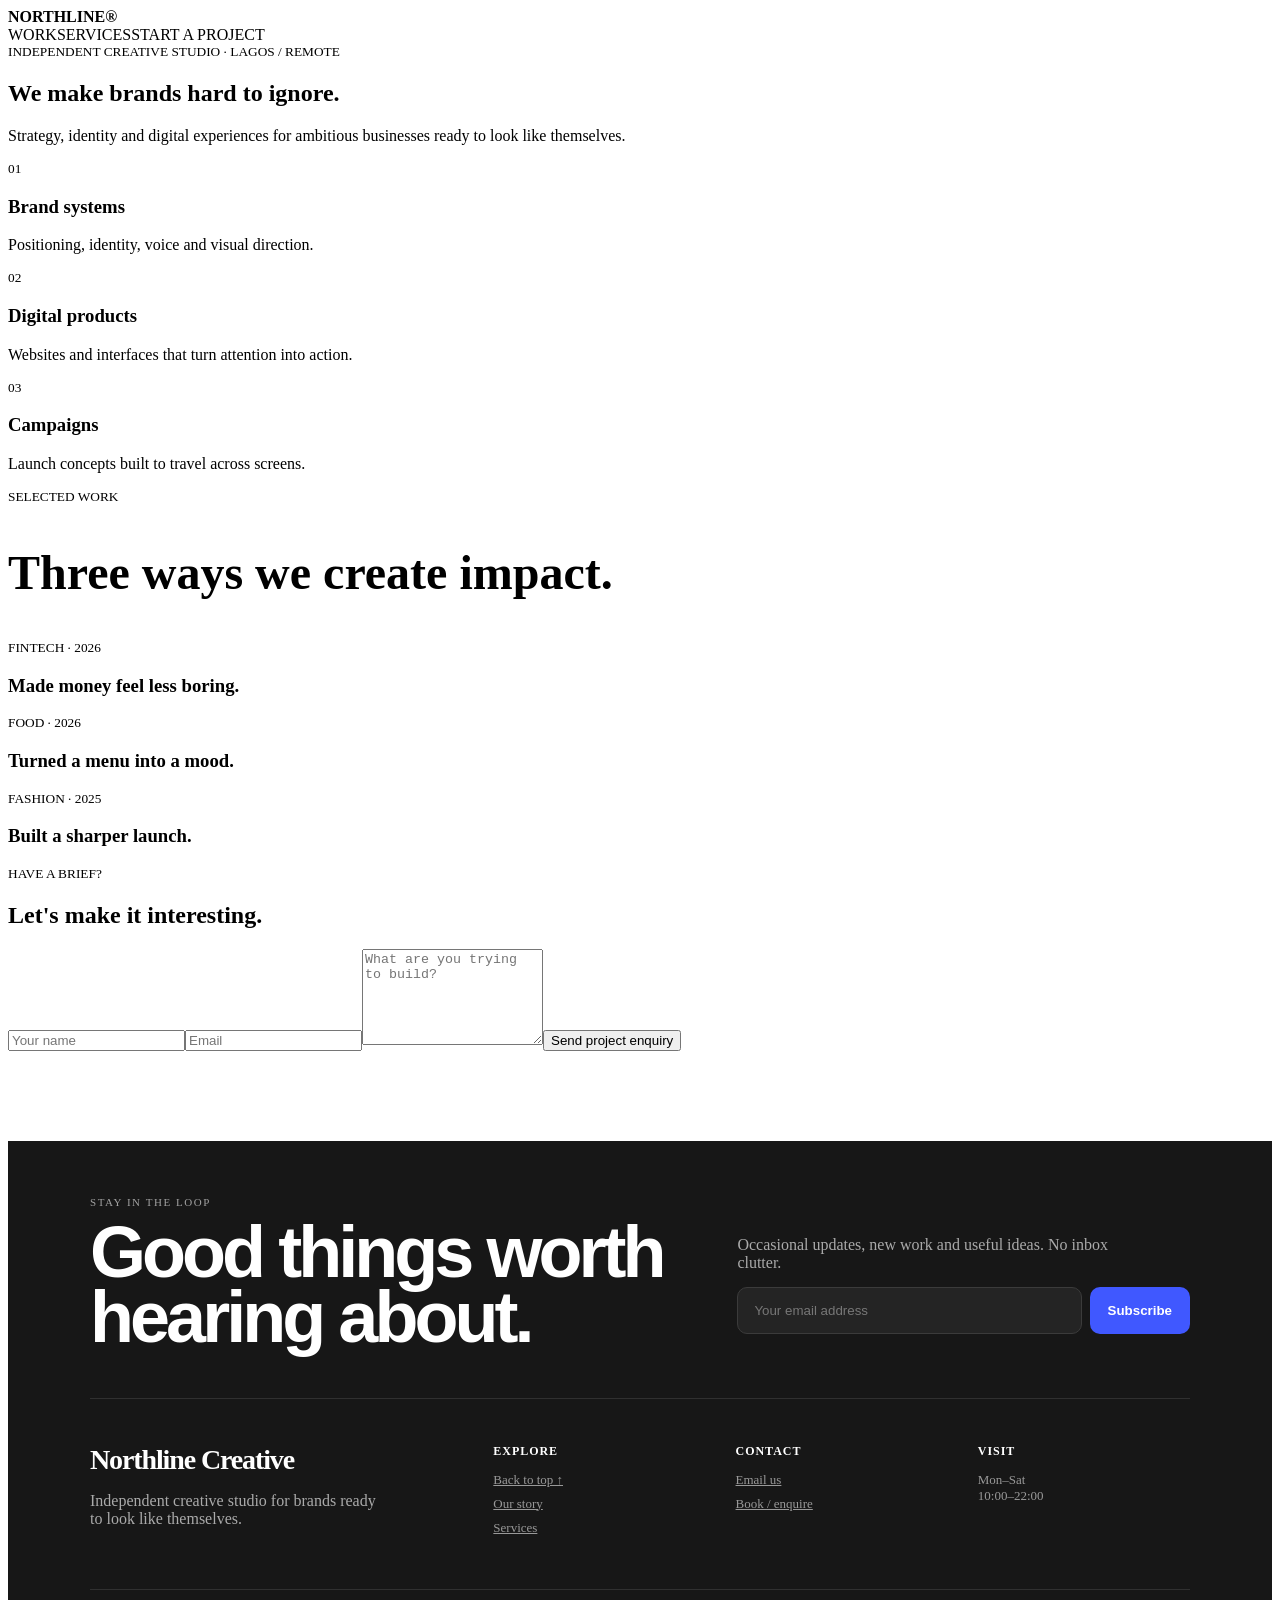
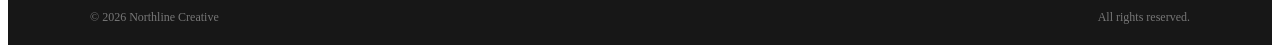
==== demo-agency.html @ 79ecf34d "Add files via upload" ====
<style>
.site-footer{
  margin-top:90px;background:#171717;color:#fff;padding:0;
  overflow:hidden;
}
.newsletter-band{
  width:min(1100px,92%);margin:auto;padding:55px 0 48px;
  display:grid;grid-template-columns:1.15fr .85fr;gap:35px;align-items:end;
}
.newsletter-band .kicker{font-size:11px;letter-spacing:.14em;text-transform:uppercase;opacity:.6}
.newsletter-band h2{font:600 clamp(38px,6vw,72px)/.9 "Space Grotesk",Arial,sans-serif;letter-spacing:-.055em;margin:12px 0 0;max-width:700px}
.newsletter-band p{color:#aaa;max-width:390px;margin:0 0 15px}
.newsletter-form{display:flex;gap:8px;align-items:stretch}
.newsletter-form input{
  flex:1;min-width:0;background:#242424;border:1px solid #3b3b3b;color:#fff;
  padding:15px 16px;border-radius:10px;outline:none;
}
.newsletter-form input::placeholder{color:#777}
.newsletter-form button{
  border:0;padding:15px 18px;border-radius:10px;background:var(--footer-accent,#d47755);
  color:#fff;font-weight:800;white-space:nowrap;cursor:pointer;
}
.footer-inner{
  width:min(1100px,92%);margin:auto;border-top:1px solid #303030;
  display:grid;grid-template-columns:1fr 2fr;gap:55px;padding:45px 0;
}
.footer-brand strong{font-size:28px;letter-spacing:-.04em}
.footer-brand p{color:#aaa;max-width:300px}
.footer-links{display:grid;grid-template-columns:repeat(3,1fr);gap:30px}
.footer-links b{display:block;margin-bottom:13px;font-size:12px;letter-spacing:.08em;text-transform:uppercase;color:#fff}
.footer-links a,.footer-links p{display:block;color:#999;font-size:13px;margin:8px 0}
.footer-links a:hover{color:#fff}
.footer-bottom{
  border-top:1px solid #303030;width:min(1100px,92%);margin:auto;
  padding:20px 0;display:flex;justify-content:space-between;color:#777;font-size:12px
}
@media(max-width:700px){
  .newsletter-band{grid-template-columns:1fr;gap:24px;padding:42px 0}
  .newsletter-band h2{font-size:48px}
  .newsletter-form{display:grid;grid-template-columns:1fr}
  .newsletter-form input,.newsletter-form button{width:100%;min-height:50px}
  .footer-inner{grid-template-columns:1fr;gap:30px}
  .footer-links{grid-template-columns:1fr 1fr}
  .footer-bottom{display:block}
  .footer-bottom span{display:block;margin:5px 0}
}
@media(max-width:430px){.footer-links{grid-template-columns:1fr}.newsletter-band h2{font-size:40px}}
</style><!doctype html><meta name="viewport" content="width=device-width,initial-scale=1"><div id="top"></div><title>Northline Creative</title><div class=wrap><header class=nav><b>NORTHLINE®</b><nav><a>WORK</a><a>SERVICES</a><a>START A PROJECT</a></nav></header><section class=hero><small>INDEPENDENT CREATIVE STUDIO · LAGOS / REMOTE</small><h1>We make brands <span>hard to ignore.</span></h1><p>Strategy, identity and digital experiences for ambitious businesses ready to look like themselves.</p></section><section class=services id=services><div class=service><small>01</small><h3>Brand systems</h3><p>Positioning, identity, voice and visual direction.</p></div><div class=service><small>02</small><h3>Digital products</h3><p>Websites and interfaces that turn attention into action.</p></div><div class=service><small>03</small><h3>Campaigns</h3><p>Launch concepts built to travel across screens.</p></div></section><section class=cases id=work><small>SELECTED WORK</small><h2 style="font-size:48px">Three ways we create impact.</h2><div class=casesgrid><div class=case><small>FINTECH · 2026</small><h3>Made money feel less boring.</h3></div><div class=case><small>FOOD · 2026</small><h3>Turned a menu into a mood.</h3></div><div class=case><small>FASHION · 2025</small><h3>Built a sharper launch.</h3></div></div></section><section class=contact id=contact><div><small>HAVE A BRIEF?</small><h2>Let's make it interesting.</h2></div><form onsubmit="event.preventDefault();alert('Project enquiry received!')"><input placeholder="Your name" required><input placeholder="Email" type=email required><textarea rows=6 placeholder="What are you trying to build?" required></textarea><button>Send project enquiry</button></form></section></div>


<footer class="site-footer" style="--footer-accent: #4058ff">
  <section class="newsletter-band">
    <div>
      <div class="kicker">Stay in the loop</div>
      <h2>Good things worth hearing about.</h2>
    </div>
    <div>
      <p>Occasional updates, new work and useful ideas. No inbox clutter.</p>
      <form class="newsletter-form" onsubmit="event.preventDefault();this.querySelector('button').textContent='You’re on the list ✓';">
        <input type="email" placeholder="Your email address" aria-label="Email address" required>
        <button type="submit">Subscribe</button>
      </form>
    </div>
  </section>
  <div class="footer-inner">
    <div class="footer-brand">
      <strong>Northline Creative</strong>
      <p>Independent creative studio for brands ready to look like themselves.</p>
    </div>
    <div class="footer-links">
      <div><b>Explore</b><a href="#top">Back to top ↑</a><a href="#top">Our story</a><a href="#top">Services</a></div>
      <div><b>Contact</b><a href="mailto:hello@example.com">Email us</a><a href="#top">Book / enquire</a></div>
      <div><b>Visit</b><p>Mon–Sat<br>10:00–22:00</p></div>
    </div>
  </div>
  <div class="footer-bottom">
    <span>&copy; <span class="year"></span> Northline Creative</span>
    <span>All rights reserved.</span>
  </div>
</footer>
<script>document.querySelectorAll('.year').forEach(e=>e.textContent=new Date().getFullYear())</script>
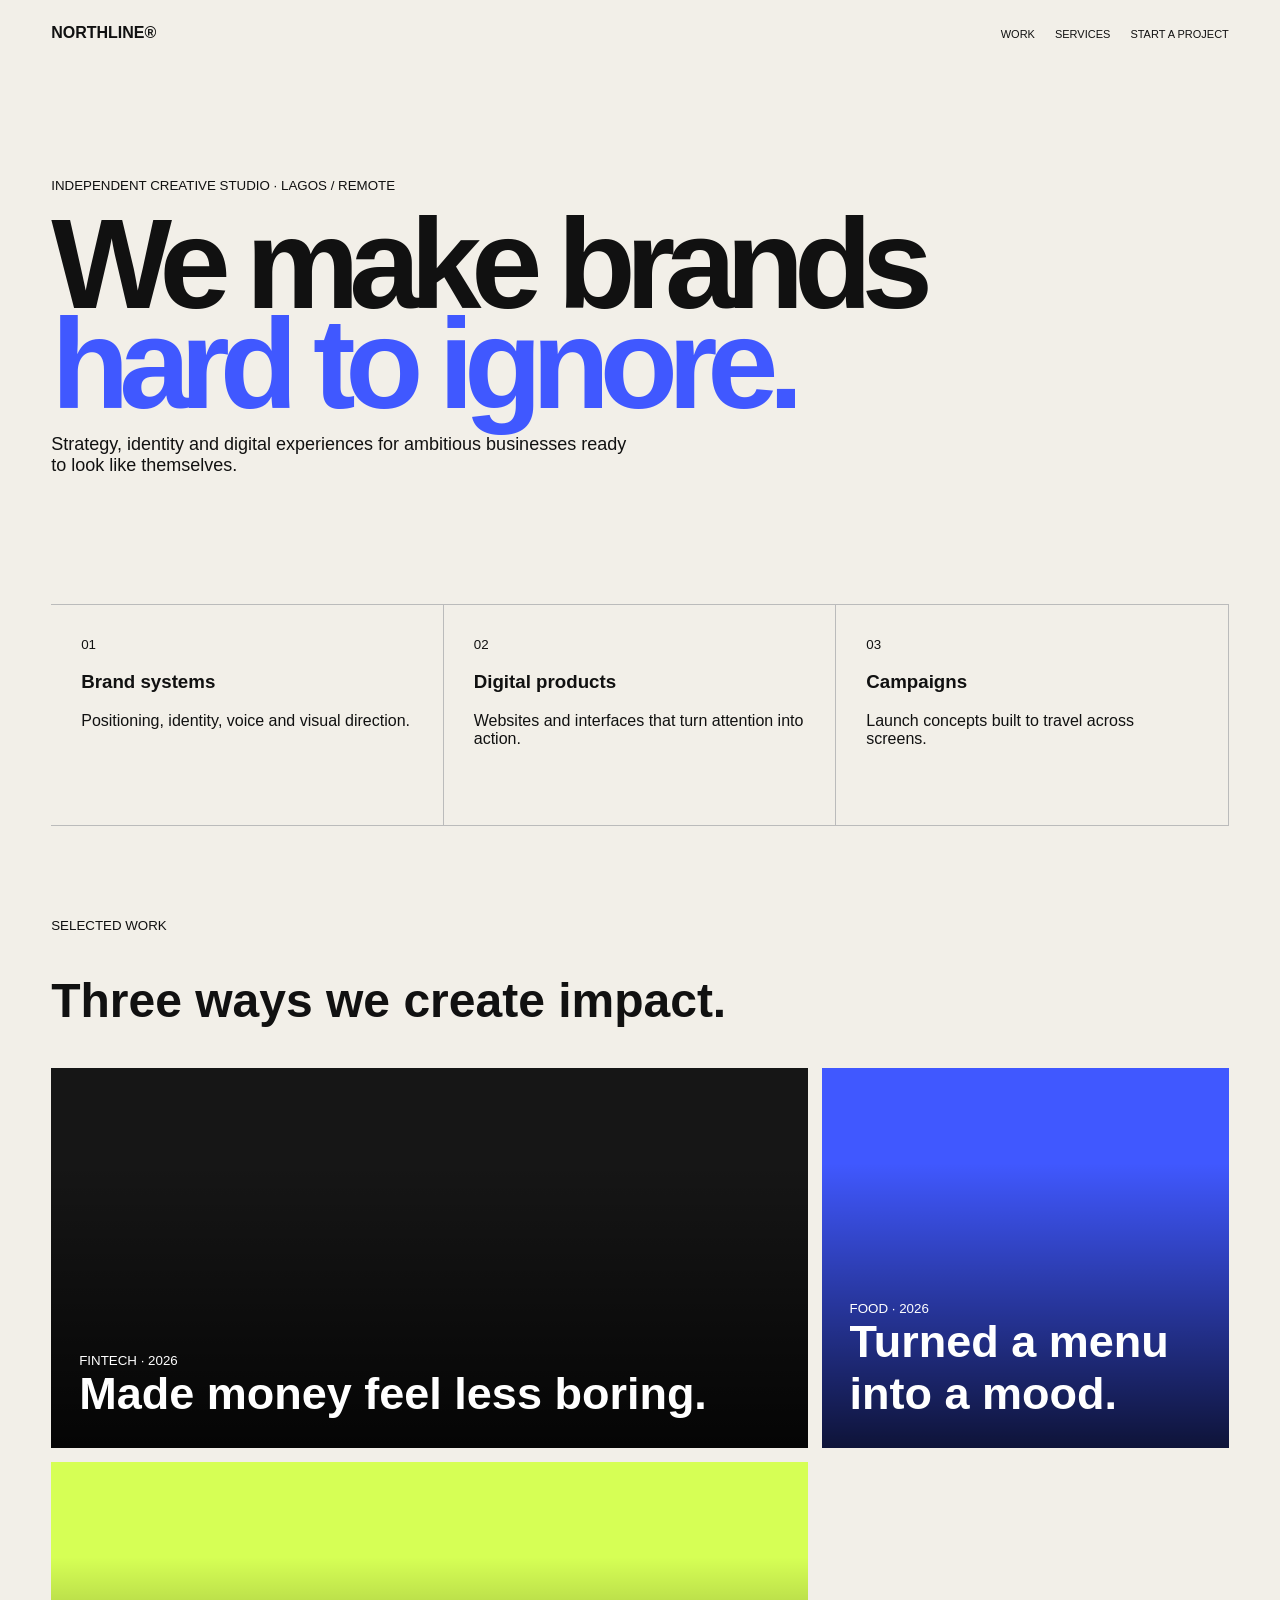
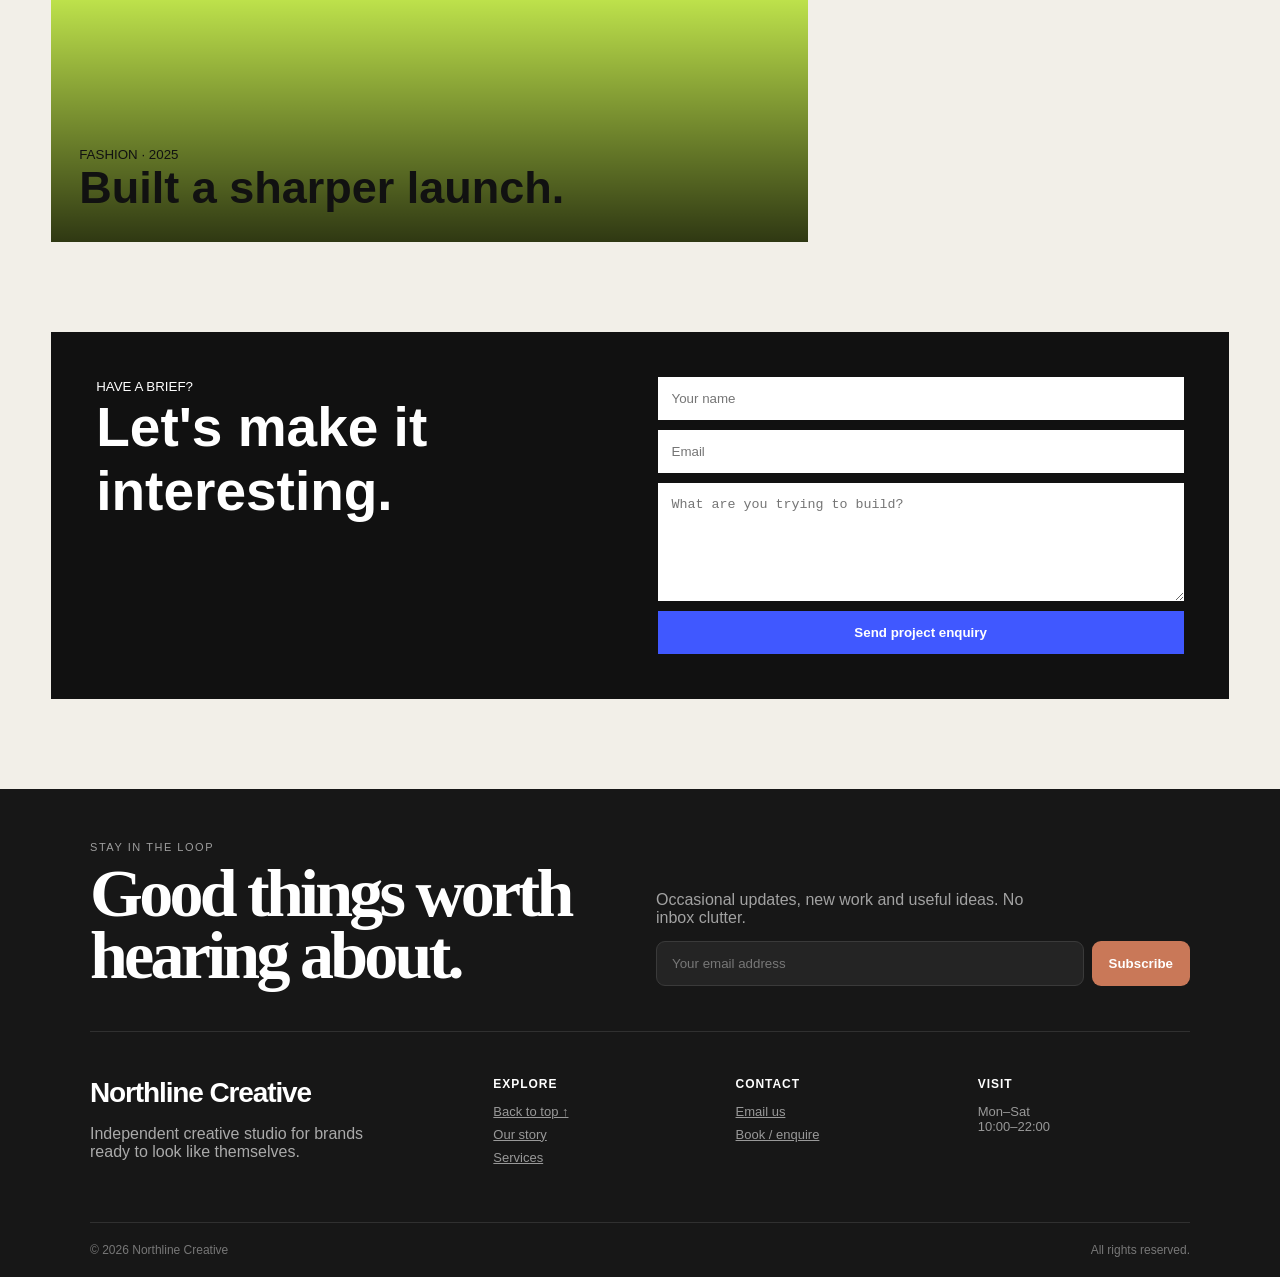
==== commit 0e25a843: "Add files via upload" ====
--- a/demo-agency.html
+++ b/demo-agency.html
@@ -1,33 +1,32 @@
-<style>
+<!doctype html><meta name="viewport" content="width=device-width,initial-scale=1"><div id="top"></div><title>Northline Creative</title><style>
 .site-footer{
-  margin-top:90px;background:#171717;color:#fff;padding:0;
-  overflow:hidden;
+  margin-top:90px;background:#171717;color:#fff;padding:0;overflow:hidden
 }
-.newsletter-band{
-  width:min(1100px,92%);margin:auto;padding:55px 0 48px;
-  display:grid;grid-template-columns:1.15fr .85fr;gap:35px;align-items:end;
+.demo-newsletter{
+  width:min(1100px,92%);margin:auto;padding:52px 0 45px;
+  display:grid;grid-template-columns:1fr 1fr;gap:32px;align-items:end
 }
-.newsletter-band .kicker{font-size:11px;letter-spacing:.14em;text-transform:uppercase;opacity:.6}
-.newsletter-band h2{font:600 clamp(38px,6vw,72px)/.9 "Space Grotesk",Arial,sans-serif;letter-spacing:-.055em;margin:12px 0 0;max-width:700px}
-.newsletter-band p{color:#aaa;max-width:390px;margin:0 0 15px}
-.newsletter-form{display:flex;gap:8px;align-items:stretch}
-.newsletter-form input{
-  flex:1;min-width:0;background:#242424;border:1px solid #3b3b3b;color:#fff;
-  padding:15px 16px;border-radius:10px;outline:none;
+.demo-newsletter .kicker{font-size:11px;letter-spacing:.14em;text-transform:uppercase;opacity:.58}
+.demo-newsletter h2{font:600 clamp(36px,6vw,68px)/.9 "Space Grotesk";letter-spacing:-.055em;margin:10px 0 0;max-width:650px}
+.demo-newsletter p{color:#a2a2a2;max-width:400px;margin:0 0 14px}
+.demo-subscribe{display:grid;grid-template-columns:minmax(0,1fr) auto;gap:8px}
+.demo-subscribe input{
+  min-width:0;width:100%;background:#242424;border:1px solid #3a3a3a;color:#fff;
+  padding:14px 15px;border-radius:9px;outline:none
 }
-.newsletter-form input::placeholder{color:#777}
-.newsletter-form button{
-  border:0;padding:15px 18px;border-radius:10px;background:var(--footer-accent,#d47755);
-  color:#fff;font-weight:800;white-space:nowrap;cursor:pointer;
+.demo-subscribe input::placeholder{color:#777}
+.demo-subscribe button{
+  border:0;padding:14px 17px;border-radius:9px;background:#c97858;
+  color:#fff;font-weight:800;white-space:nowrap
 }
 .footer-inner{
   width:min(1100px,92%);margin:auto;border-top:1px solid #303030;
-  display:grid;grid-template-columns:1fr 2fr;gap:55px;padding:45px 0;
+  display:grid;grid-template-columns:1fr 2fr;gap:55px;padding:45px 0
 }
 .footer-brand strong{font-size:28px;letter-spacing:-.04em}
 .footer-brand p{color:#aaa;max-width:300px}
 .footer-links{display:grid;grid-template-columns:repeat(3,1fr);gap:30px}
-.footer-links b{display:block;margin-bottom:13px;font-size:12px;letter-spacing:.08em;text-transform:uppercase;color:#fff}
+.footer-links b{display:block;margin-bottom:13px;font-size:12px;letter-spacing:.08em;text-transform:uppercase}
 .footer-links a,.footer-links p{display:block;color:#999;font-size:13px;margin:8px 0}
 .footer-links a:hover{color:#fff}
 .footer-bottom{
@@ -35,28 +34,47 @@
   padding:20px 0;display:flex;justify-content:space-between;color:#777;font-size:12px
 }
 @media(max-width:700px){
-  .newsletter-band{grid-template-columns:1fr;gap:24px;padding:42px 0}
-  .newsletter-band h2{font-size:48px}
-  .newsletter-form{display:grid;grid-template-columns:1fr}
-  .newsletter-form input,.newsletter-form button{width:100%;min-height:50px}
+  .demo-newsletter{grid-template-columns:1fr;gap:22px;padding:40px 0}
+  .demo-newsletter h2{font-size:48px}
+  .demo-subscribe{grid-template-columns:1fr}
+  .demo-subscribe input,.demo-subscribe button{width:100%;min-height:50px}
   .footer-inner{grid-template-columns:1fr;gap:30px}
   .footer-links{grid-template-columns:1fr 1fr}
   .footer-bottom{display:block}
   .footer-bottom span{display:block;margin:5px 0}
 }
-@media(max-width:430px){.footer-links{grid-template-columns:1fr}.newsletter-band h2{font-size:40px}}
-</style><!doctype html><meta name="viewport" content="width=device-width,initial-scale=1"><div id="top"></div><title>Northline Creative</title><div class=wrap><header class=nav><b>NORTHLINE®</b><nav><a>WORK</a><a>SERVICES</a><a>START A PROJECT</a></nav></header><section class=hero><small>INDEPENDENT CREATIVE STUDIO · LAGOS / REMOTE</small><h1>We make brands <span>hard to ignore.</span></h1><p>Strategy, identity and digital experiences for ambitious businesses ready to look like themselves.</p></section><section class=services id=services><div class=service><small>01</small><h3>Brand systems</h3><p>Positioning, identity, voice and visual direction.</p></div><div class=service><small>02</small><h3>Digital products</h3><p>Websites and interfaces that turn attention into action.</p></div><div class=service><small>03</small><h3>Campaigns</h3><p>Launch concepts built to travel across screens.</p></div></section><section class=cases id=work><small>SELECTED WORK</small><h2 style="font-size:48px">Three ways we create impact.</h2><div class=casesgrid><div class=case><small>FINTECH · 2026</small><h3>Made money feel less boring.</h3></div><div class=case><small>FOOD · 2026</small><h3>Turned a menu into a mood.</h3></div><div class=case><small>FASHION · 2025</small><h3>Built a sharper launch.</h3></div></div></section><section class=contact id=contact><div><small>HAVE A BRIEF?</small><h2>Let's make it interesting.</h2></div><form onsubmit="event.preventDefault();alert('Project enquiry received!')"><input placeholder="Your name" required><input placeholder="Email" type=email required><textarea rows=6 placeholder="What are you trying to build?" required></textarea><button>Send project enquiry</button></form></section></div>
+@media(max-width:430px){
+  .demo-newsletter h2{font-size:39px}
+  .footer-links{grid-template-columns:1fr}
+}
+
+@media(max-width:700px){
+ .footer-inner{grid-template-columns:1fr;gap:30px}
+ .footer-links{grid-template-columns:1fr 1fr}
+ .footer-bottom{display:block}.footer-bottom span{display:block;margin:5px 0}
+}
+@media(max-width:430px){.footer-links{grid-template-columns:1fr}}
+html,body{max-width:100%;overflow-x:hidden}
+*{box-sizing:border-box}body{margin:0;background:#f2efe8;color:#111;font-family:Arial}.wrap{width:min(1220px,92%);margin:auto}.nav{padding:24px 0;display:flex;justify-content:space-between}.nav a{margin-left:20px;font-size:11px}.hero{padding:110px 0;border-bottom:1px solid #bbb}.hero h1{font:900 clamp(65px,10vw,145px)/.78 Arial;letter-spacing:-.08em;margin:20px 0;max-width:1100px}.hero h1 span{color:#4058ff}.hero p{max-width:580px;font-size:18px}.services{display:grid;grid-template-columns:repeat(3,1fr);border-bottom:1px solid #bbb}.service{padding:30px;border-right:1px solid #bbb;min-height:220px}.cases{padding:90px 0}.casesgrid{display:grid;grid-template-columns:1.3fr .7fr;gap:14px}.case{min-height:380px;padding:28px;display:flex;flex-direction:column;justify-content:end;background:#161616;color:white}.case:nth-child(2){background:#4058ff}.case:nth-child(3){background:#d6ff55;color:#111}.case h3{font-size:45px;margin:0}.contact{background:#111;color:#fff;padding:45px;display:grid;grid-template-columns:1fr 1fr;gap:35px}.contact h2{font-size:55px;margin:0}.contact form{display:grid;gap:10px}.contact input,.contact textarea,.contact button{padding:14px;border:0}.contact button{background:#4058ff;color:#fff;font-weight:bold}@media(max-width:750px){.nav nav{display:none}.services,.casesgrid,.contact{grid-template-columns:1fr}.service{border-right:0;border-bottom:1px solid #bbb}.hero{padding:70px 0}.hero h1{font-size:75px}}
+
+.case{position:relative;overflow:hidden;background-size:cover;background-position:center}
+.case:before{content:"";position:absolute;inset:0;background:linear-gradient(180deg,transparent 25%,rgba(0,0,0,.78))}
+.case>*{position:relative;z-index:1}
+.case:nth-child(1){background-image:url("https://images.unsplash.com/photo-1561070791-2526d30994b5?auto=format&fit=crop&w=1200&q=85")}
+.case:nth-child(2){background-image:url("https://images.unsplash.com/photo-1558655146-d09347e92766?auto=format&fit=crop&w=1200&q=85")}
+.case:nth-child(3){background-image:url("https://images.unsplash.com/photo-1542744095-fcf48d80b0fd?auto=format&fit=crop&w=1200&q=85")}
+</style><div class=wrap><header class=nav><b>NORTHLINE®</b><nav><a>WORK</a><a>SERVICES</a><a>START A PROJECT</a></nav></header><section class=hero><small>INDEPENDENT CREATIVE STUDIO · LAGOS / REMOTE</small><h1>We make brands <span>hard to ignore.</span></h1><p>Strategy, identity and digital experiences for ambitious businesses ready to look like themselves.</p></section><section class=services id=services><div class=service><small>01</small><h3>Brand systems</h3><p>Positioning, identity, voice and visual direction.</p></div><div class=service><small>02</small><h3>Digital products</h3><p>Websites and interfaces that turn attention into action.</p></div><div class=service><small>03</small><h3>Campaigns</h3><p>Launch concepts built to travel across screens.</p></div></section><section class=cases id=work><small>SELECTED WORK</small><h2 style="font-size:48px">Three ways we create impact.</h2><div class=casesgrid><div class=case><small>FINTECH · 2026</small><h3>Made money feel less boring.</h3></div><div class=case><small>FOOD · 2026</small><h3>Turned a menu into a mood.</h3></div><div class=case><small>FASHION · 2025</small><h3>Built a sharper launch.</h3></div></div></section><section class=contact id=contact><div><small>HAVE A BRIEF?</small><h2>Let's make it interesting.</h2></div><form onsubmit="event.preventDefault();alert('Project enquiry received!')"><input placeholder="Your name" required><input placeholder="Email" type=email required><textarea rows=6 placeholder="What are you trying to build?" required></textarea><button>Send project enquiry</button></form></section></div>
 
 
-<footer class="site-footer" style="--footer-accent: #4058ff">
-  <section class="newsletter-band">
+<footer class="site-footer" style="--footer-accent:#4058ff">
+  <section class="demo-newsletter">
     <div>
       <div class="kicker">Stay in the loop</div>
       <h2>Good things worth hearing about.</h2>
     </div>
     <div>
       <p>Occasional updates, new work and useful ideas. No inbox clutter.</p>
-      <form class="newsletter-form" onsubmit="event.preventDefault();this.querySelector('button').textContent='You’re on the list ✓';">
+      <form class="demo-subscribe" onsubmit="event.preventDefault();this.querySelector('button').textContent='Subscribed ✓';">
         <input type="email" placeholder="Your email address" aria-label="Email address" required>
         <button type="submit">Subscribe</button>
       </form>
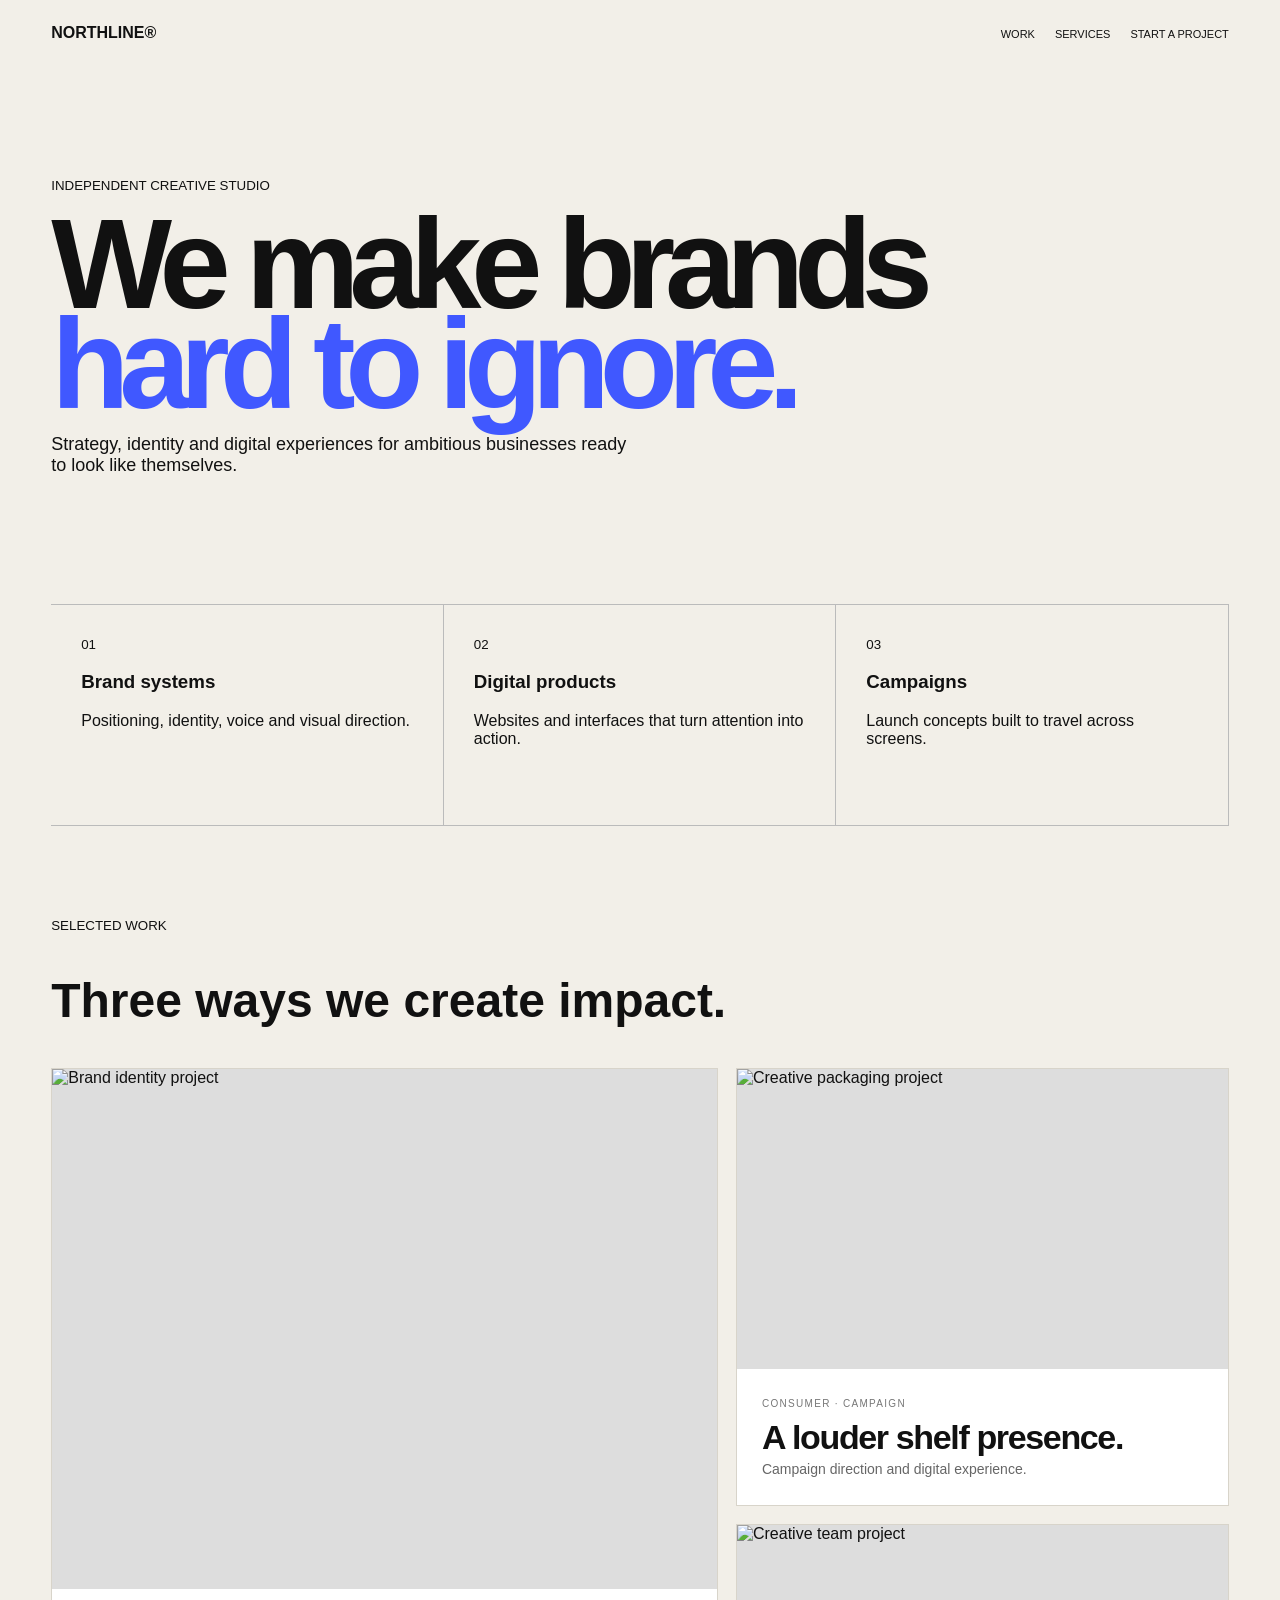
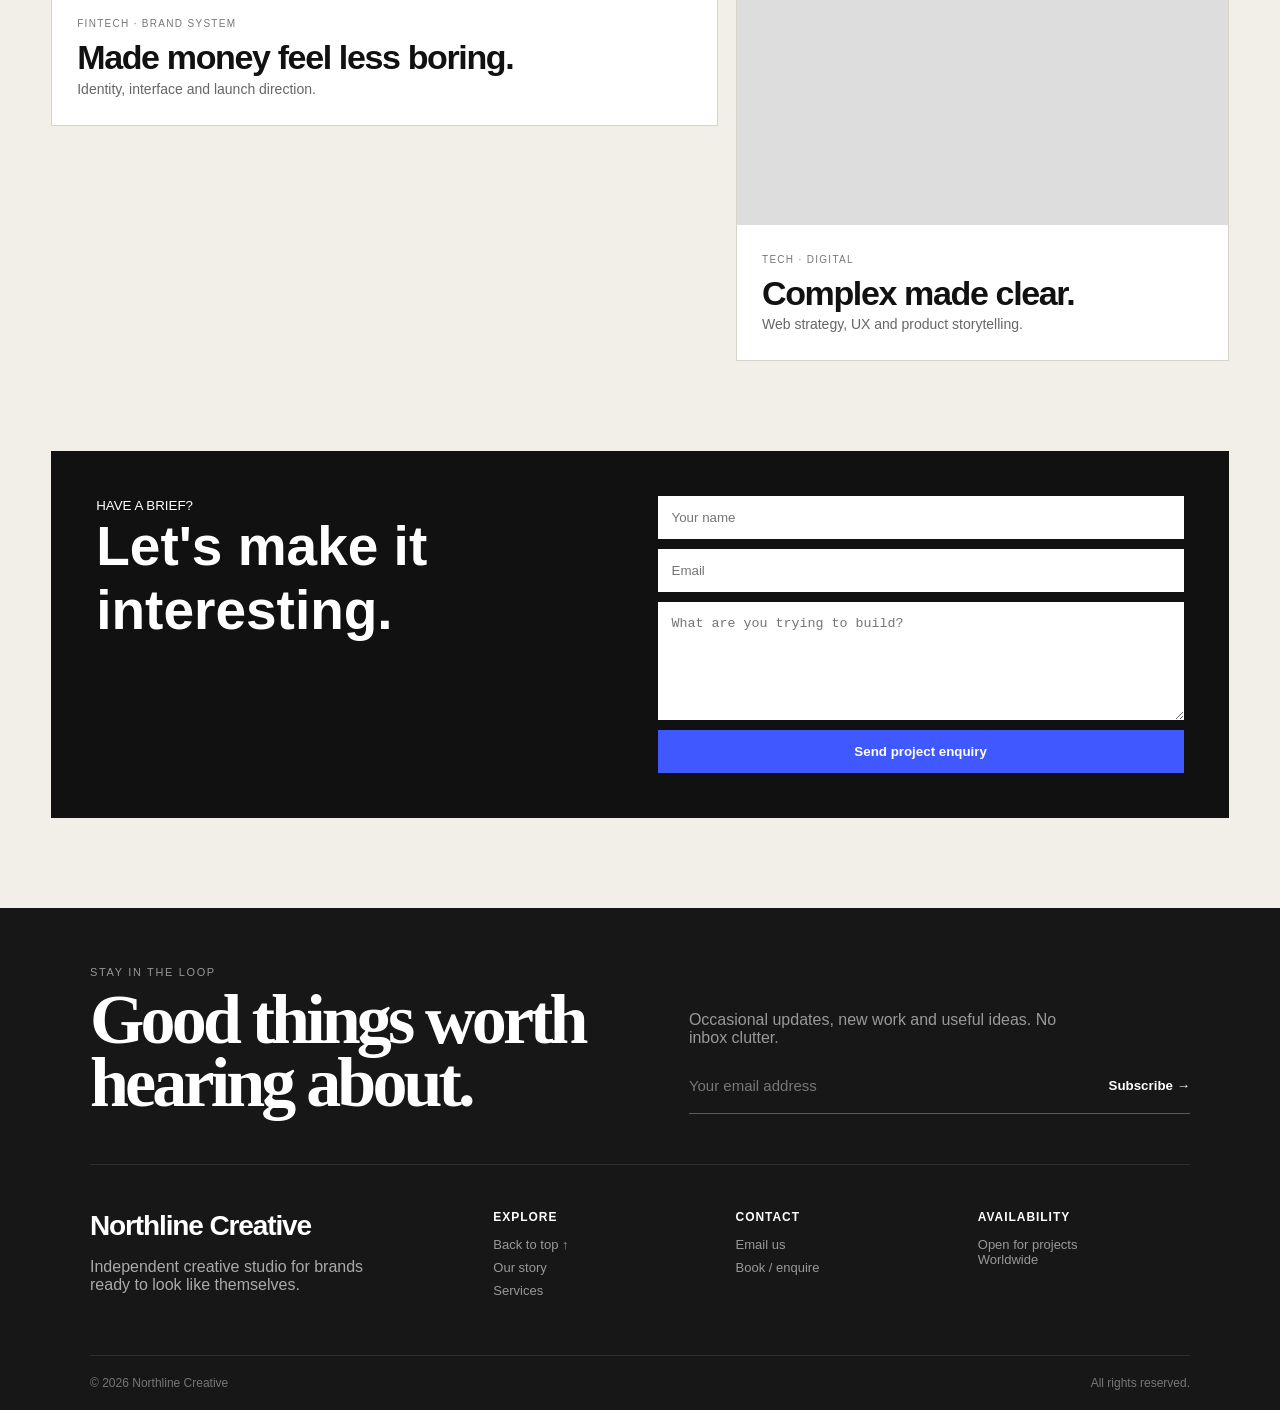
==== commit e14f173a: "Add files via upload" ====
--- a/demo-agency.html
+++ b/demo-agency.html
@@ -1,27 +1,46 @@
 <!doctype html><meta name="viewport" content="width=device-width,initial-scale=1"><div id="top"></div><title>Northline Creative</title><style>
+
+html,body{max-width:100%;overflow-x:hidden}
+*{box-sizing:border-box}body{margin:0;background:#f2efe8;color:#111;font-family:Arial}.wrap{width:min(1220px,92%);margin:auto}.nav{padding:24px 0;display:flex;justify-content:space-between}.nav a{margin-left:20px;font-size:11px}.hero{padding:110px 0;border-bottom:1px solid #bbb}.hero h1{font:900 clamp(65px,10vw,145px)/.78 Arial;letter-spacing:-.08em;margin:20px 0;max-width:1100px}.hero h1 span{color:#4058ff}.hero p{max-width:580px;font-size:18px}.services{display:grid;grid-template-columns:repeat(3,1fr);border-bottom:1px solid #bbb}.service{padding:30px;border-right:1px solid #bbb;min-height:220px}.cases{padding:90px 0}.casesgrid{display:grid;grid-template-columns:1.3fr .7fr;gap:14px}.case{min-height:380px;padding:28px;display:flex;flex-direction:column;justify-content:end;background:#161616;color:white}.case:nth-child(2){background:#4058ff}.case:nth-child(3){background:#d6ff55;color:#111}.case h3{font-size:45px;margin:0}.contact{background:#111;color:#fff;padding:45px;display:grid;grid-template-columns:1fr 1fr;gap:35px}.contact h2{font-size:55px;margin:0}.contact form{display:grid;gap:10px}.contact input,.contact textarea,.contact button{padding:14px;border:0}.contact button{background:#4058ff;color:#fff;font-weight:bold}@media(max-width:750px){.nav nav{display:none}.services,.casesgrid,.contact{grid-template-columns:1fr}.service{border-right:0;border-bottom:1px solid #bbb}.hero{padding:70px 0}.hero h1{font-size:75px}}
+
+.case{position:relative;overflow:hidden;background-size:cover;background-position:center}
+.case:before{content:"";position:absolute;inset:0;background:linear-gradient(180deg,transparent 25%,rgba(0,0,0,.78))}
+.case>*{position:relative;z-index:1}
+.case:nth-child(1){background-image:url("https://images.unsplash.com/photo-1561070791-2526d30994b5?auto=format&fit=crop&w=1200&q=85")}
+.case:nth-child(2){background-image:url("https://images.unsplash.com/photo-1558655146-d09347e92766?auto=format&fit=crop&w=1200&q=85")}
+.case:nth-child(3){background-image:url("https://images.unsplash.com/photo-1542744095-fcf48d80b0fd?auto=format&fit=crop&w=1200&q=85")}
+
 .site-footer{
-  margin-top:90px;background:#171717;color:#fff;padding:0;overflow:hidden
+  margin-top:90px;background:#171717;color:#fff;overflow:hidden;
 }
 .demo-newsletter{
-  width:min(1100px,92%);margin:auto;padding:52px 0 45px;
-  display:grid;grid-template-columns:1fr 1fr;gap:32px;align-items:end
+  width:min(1100px,92%);margin:auto;padding:58px 0 50px;
+  display:grid;grid-template-columns:1.05fr .95fr;gap:45px;align-items:end;
+  border-bottom:1px solid #303030;
 }
-.demo-newsletter .kicker{font-size:11px;letter-spacing:.14em;text-transform:uppercase;opacity:.58}
-.demo-newsletter h2{font:600 clamp(36px,6vw,68px)/.9 "Space Grotesk";letter-spacing:-.055em;margin:10px 0 0;max-width:650px}
-.demo-newsletter p{color:#a2a2a2;max-width:400px;margin:0 0 14px}
-.demo-subscribe{display:grid;grid-template-columns:minmax(0,1fr) auto;gap:8px}
+.demo-newsletter .kicker{font-size:11px;letter-spacing:.15em;text-transform:uppercase;opacity:.55}
+.demo-newsletter h2{
+  font:600 clamp(38px,6vw,70px)/.9 "Space Grotesk";letter-spacing:-.055em;
+  margin:10px 0 0;max-width:650px;
+}
+.demo-newsletter p{color:#999;max-width:390px;margin:0 0 18px}
+.demo-subscribe{
+  display:grid;grid-template-columns:minmax(0,1fr) auto;gap:0;
+  width:100%;border-bottom:1px solid #5a5a5a;padding-bottom:7px;
+}
 .demo-subscribe input{
-  min-width:0;width:100%;background:#242424;border:1px solid #3a3a3a;color:#fff;
-  padding:14px 15px;border-radius:9px;outline:none
+  min-width:0;width:100%;background:transparent;color:#fff;border:0;
+  outline:none;padding:12px 0;font-size:15px;
 }
 .demo-subscribe input::placeholder{color:#777}
 .demo-subscribe button{
-  border:0;padding:14px 17px;border-radius:9px;background:#c97858;
-  color:#fff;font-weight:800;white-space:nowrap
+  border:0;background:transparent;color:#fff;padding:12px 0 12px 18px;
+  font-weight:800;white-space:nowrap;cursor:pointer;
 }
+.demo-subscribe button:hover{color:#c97858}
 .footer-inner{
-  width:min(1100px,92%);margin:auto;border-top:1px solid #303030;
-  display:grid;grid-template-columns:1fr 2fr;gap:55px;padding:45px 0
+  width:min(1100px,92%);margin:auto;
+  display:grid;grid-template-columns:1fr 2fr;gap:55px;padding:45px 0;
 }
 .footer-brand strong{font-size:28px;letter-spacing:-.04em}
 .footer-brand p{color:#aaa;max-width:300px}
@@ -34,10 +53,10 @@
   padding:20px 0;display:flex;justify-content:space-between;color:#777;font-size:12px
 }
 @media(max-width:700px){
-  .demo-newsletter{grid-template-columns:1fr;gap:22px;padding:40px 0}
-  .demo-newsletter h2{font-size:48px}
-  .demo-subscribe{grid-template-columns:1fr}
-  .demo-subscribe input,.demo-subscribe button{width:100%;min-height:50px}
+  .demo-newsletter{grid-template-columns:1fr;gap:24px;padding:42px 0 38px}
+  .demo-newsletter h2{font-size:47px}
+  .demo-subscribe{grid-template-columns:minmax(0,1fr) auto}
+  .demo-subscribe input,.demo-subscribe button{min-height:48px}
   .footer-inner{grid-template-columns:1fr;gap:30px}
   .footer-links{grid-template-columns:1fr 1fr}
   .footer-bottom{display:block}
@@ -45,26 +64,51 @@
 }
 @media(max-width:430px){
   .demo-newsletter h2{font-size:39px}
+  .demo-subscribe{grid-template-columns:1fr}
+  .demo-subscribe button{text-align:left;padding:7px 0 5px}
   .footer-links{grid-template-columns:1fr}
 }
 
-@media(max-width:700px){
- .footer-inner{grid-template-columns:1fr;gap:30px}
- .footer-links{grid-template-columns:1fr 1fr}
- .footer-bottom{display:block}.footer-bottom span{display:block;margin:5px 0}
+.casesgrid{display:grid;grid-template-columns:1.15fr .85fr;gap:18px;align-items:start}
+.case{min-height:0!important;padding:0!important;background:#fff!important;color:#111!important;border:1px solid #d8d4ca;display:block;overflow:hidden;transition:transform .25s,box-shadow .25s}
+.case:hover{transform:translateY(-5px);box-shadow:0 18px 40px rgba(0,0,0,.10)}
+.case:nth-child(1){grid-row:span 2}
+.case:before{display:none!important}
+.case-image{height:300px;overflow:hidden;background:#ddd}
+.case:nth-child(1) .case-image{height:520px}
+.case-image img{width:100%;height:100%;object-fit:cover;display:block;transition:transform .4s}
+.case:hover .case-image img{transform:scale(1.04)}
+.case-body{padding:24px 25px 28px}
+.case-body small{font-size:10px;letter-spacing:.13em;color:#777}
+.case-body h3{font-size:34px;line-height:.95;letter-spacing:-.04em;margin:10px 0 7px}
+.case-body p{margin:0;color:#666;font-size:14px}
+@media(max-width:750px){
+ .casesgrid{grid-template-columns:1fr}
+ .case:nth-child(1){grid-row:auto}
+ .case-image,.case:nth-child(1) .case-image{height:260px}
+ .case-body h3{font-size:29px}
 }
-@media(max-width:430px){.footer-links{grid-template-columns:1fr}}
-html,body{max-width:100%;overflow-x:hidden}
-*{box-sizing:border-box}body{margin:0;background:#f2efe8;color:#111;font-family:Arial}.wrap{width:min(1220px,92%);margin:auto}.nav{padding:24px 0;display:flex;justify-content:space-between}.nav a{margin-left:20px;font-size:11px}.hero{padding:110px 0;border-bottom:1px solid #bbb}.hero h1{font:900 clamp(65px,10vw,145px)/.78 Arial;letter-spacing:-.08em;margin:20px 0;max-width:1100px}.hero h1 span{color:#4058ff}.hero p{max-width:580px;font-size:18px}.services{display:grid;grid-template-columns:repeat(3,1fr);border-bottom:1px solid #bbb}.service{padding:30px;border-right:1px solid #bbb;min-height:220px}.cases{padding:90px 0}.casesgrid{display:grid;grid-template-columns:1.3fr .7fr;gap:14px}.case{min-height:380px;padding:28px;display:flex;flex-direction:column;justify-content:end;background:#161616;color:white}.case:nth-child(2){background:#4058ff}.case:nth-child(3){background:#d6ff55;color:#111}.case h3{font-size:45px;margin:0}.contact{background:#111;color:#fff;padding:45px;display:grid;grid-template-columns:1fr 1fr;gap:35px}.contact h2{font-size:55px;margin:0}.contact form{display:grid;gap:10px}.contact input,.contact textarea,.contact button{padding:14px;border:0}.contact button{background:#4058ff;color:#fff;font-weight:bold}@media(max-width:750px){.nav nav{display:none}.services,.casesgrid,.contact{grid-template-columns:1fr}.service{border-right:0;border-bottom:1px solid #bbb}.hero{padding:70px 0}.hero h1{font-size:75px}}
+</style><div class=wrap><header class=nav><b>NORTHLINE®</b><nav><a>WORK</a><a>SERVICES</a><a>START A PROJECT</a></nav></header><section class=hero><small>INDEPENDENT CREATIVE STUDIO</small><h1>We make brands <span>hard to ignore.</span></h1><p>Strategy, identity and digital experiences for ambitious businesses ready to look like themselves.</p></section><section class=services id=services><div class=service><small>01</small><h3>Brand systems</h3><p>Positioning, identity, voice and visual direction.</p></div><div class=service><small>02</small><h3>Digital products</h3><p>Websites and interfaces that turn attention into action.</p></div><div class=service><small>03</small><h3>Campaigns</h3><p>Launch concepts built to travel across screens.</p></div></section><section class=cases id=work><small>SELECTED WORK</small><h2 style="font-size:48px">Three ways we create impact.</h2><div class=casesgrid>
+  <article class=case>
+    <div class=case-image><img src="https://images.unsplash.com/photo-1561070791-2526d30994b5?auto=format&fit=crop&w=1200&q=85" alt="Brand identity project"></div>
+    <div class=case-body><small>FINTECH · BRAND SYSTEM</small><h3>Made money feel less boring.</h3><p>Identity, interface and launch direction.</p></div>
+  </article>
+  <article class=case>
+    <div class=case-image><img src="https://images.unsplash.com/photo-1558655146-d09347e92766?auto=format&fit=crop&w=1200&q=85" alt="Creative packaging project"></div>
+    <div class=case-body><small>CONSUMER · CAMPAIGN</small><h3>A louder shelf presence.</h3><p>Campaign direction and digital experience.</p></div>
+  </article>
+  <article class=case>
+    <div class=case-image><img src="https://images.unsplash.com/photo-1542744095-fcf48d80b0fd?auto=format&fit=crop&w=1200&q=85" alt="Creative team project"></div>
+    <div class=case-body><small>TECH · DIGITAL</small><h3>Complex made clear.</h3><p>Web strategy, UX and product storytelling.</p></div>
+  </article>
+</div></section><section class=contact id=contact><div><small>HAVE A BRIEF?</small><h2>Let's make it interesting.</h2></div><form onsubmit="event.preventDefault();alert('Project enquiry received!')"><input placeholder="Your name" required><input placeholder="Email" type=email required><textarea rows=6 placeholder="What are you trying to build?" required></textarea><button>Send project enquiry</button></form></section></div>
 
-.case{position:relative;overflow:hidden;background-size:cover;background-position:center}
-.case:before{content:"";position:absolute;inset:0;background:linear-gradient(180deg,transparent 25%,rgba(0,0,0,.78))}
-.case>*{position:relative;z-index:1}
-.case:nth-child(1){background-image:url("https://images.unsplash.com/photo-1561070791-2526d30994b5?auto=format&fit=crop&w=1200&q=85")}
-.case:nth-child(2){background-image:url("https://images.unsplash.com/photo-1558655146-d09347e92766?auto=format&fit=crop&w=1200&q=85")}
-.case:nth-child(3){background-image:url("https://images.unsplash.com/photo-1542744095-fcf48d80b0fd?auto=format&fit=crop&w=1200&q=85")}
-</style><div class=wrap><header class=nav><b>NORTHLINE®</b><nav><a>WORK</a><a>SERVICES</a><a>START A PROJECT</a></nav></header><section class=hero><small>INDEPENDENT CREATIVE STUDIO · LAGOS / REMOTE</small><h1>We make brands <span>hard to ignore.</span></h1><p>Strategy, identity and digital experiences for ambitious businesses ready to look like themselves.</p></section><section class=services id=services><div class=service><small>01</small><h3>Brand systems</h3><p>Positioning, identity, voice and visual direction.</p></div><div class=service><small>02</small><h3>Digital products</h3><p>Websites and interfaces that turn attention into action.</p></div><div class=service><small>03</small><h3>Campaigns</h3><p>Launch concepts built to travel across screens.</p></div></section><section class=cases id=work><small>SELECTED WORK</small><h2 style="font-size:48px">Three ways we create impact.</h2><div class=casesgrid><div class=case><small>FINTECH · 2026</small><h3>Made money feel less boring.</h3></div><div class=case><small>FOOD · 2026</small><h3>Turned a menu into a mood.</h3></div><div class=case><small>FASHION · 2025</small><h3>Built a sharper launch.</h3></div></div></section><section class=contact id=contact><div><small>HAVE A BRIEF?</small><h2>Let's make it interesting.</h2></div><form onsubmit="event.preventDefault();alert('Project enquiry received!')"><input placeholder="Your name" required><input placeholder="Email" type=email required><textarea rows=6 placeholder="What are you trying to build?" required></textarea><button>Send project enquiry</button></form></section></div>
 
+
+
+<style>
+a,a:hover,a:focus,a:visited{text-decoration:none!important}
+</style>
 
 <footer class="site-footer" style="--footer-accent:#4058ff">
   <section class="demo-newsletter">
@@ -76,7 +120,7 @@
       <p>Occasional updates, new work and useful ideas. No inbox clutter.</p>
       <form class="demo-subscribe" onsubmit="event.preventDefault();this.querySelector('button').textContent='Subscribed ✓';">
         <input type="email" placeholder="Your email address" aria-label="Email address" required>
-        <button type="submit">Subscribe</button>
+        <button type="submit">Subscribe →</button>
       </form>
     </div>
   </section>
@@ -88,7 +132,7 @@
     <div class="footer-links">
       <div><b>Explore</b><a href="#top">Back to top ↑</a><a href="#top">Our story</a><a href="#top">Services</a></div>
       <div><b>Contact</b><a href="mailto:hello@example.com">Email us</a><a href="#top">Book / enquire</a></div>
-      <div><b>Visit</b><p>Mon–Sat<br>10:00–22:00</p></div>
+      <div><b>Availability</b><p>Open for projects<br>Worldwide</p></div>
     </div>
   </div>
   <div class="footer-bottom">
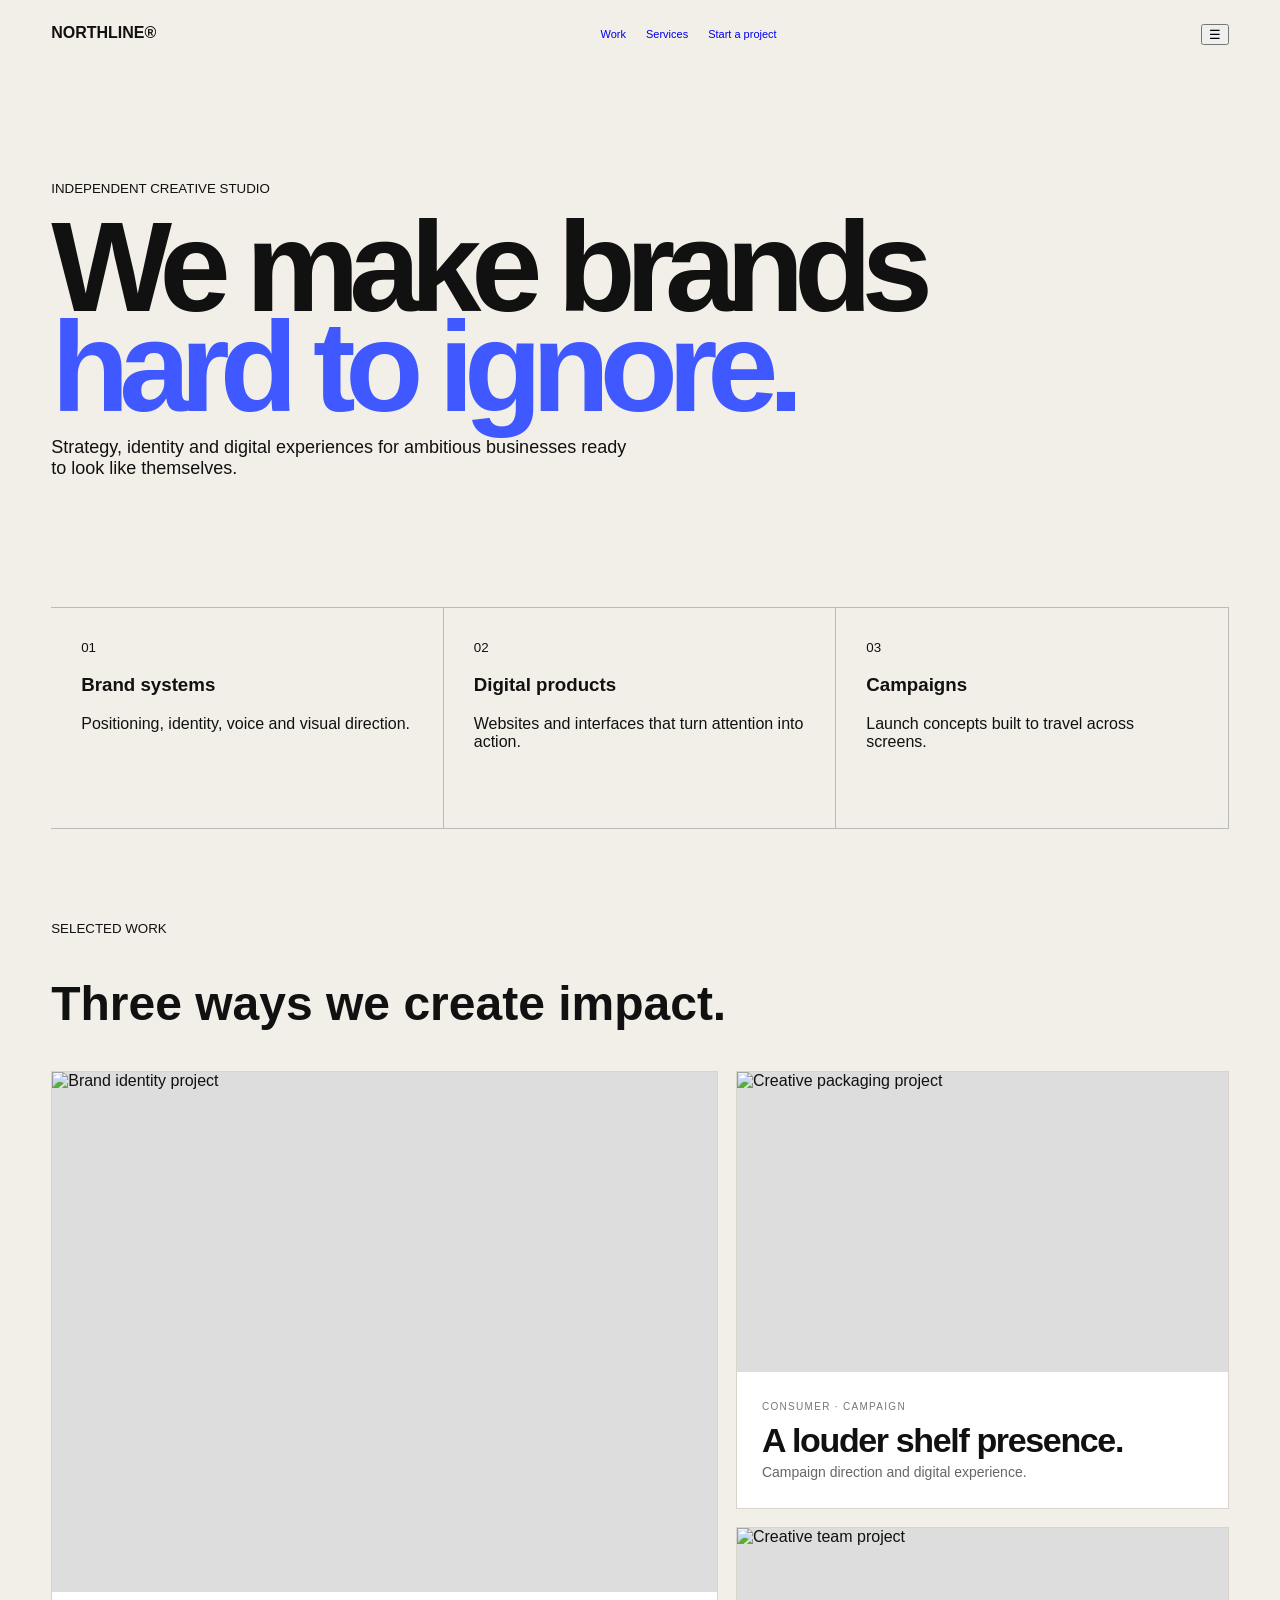
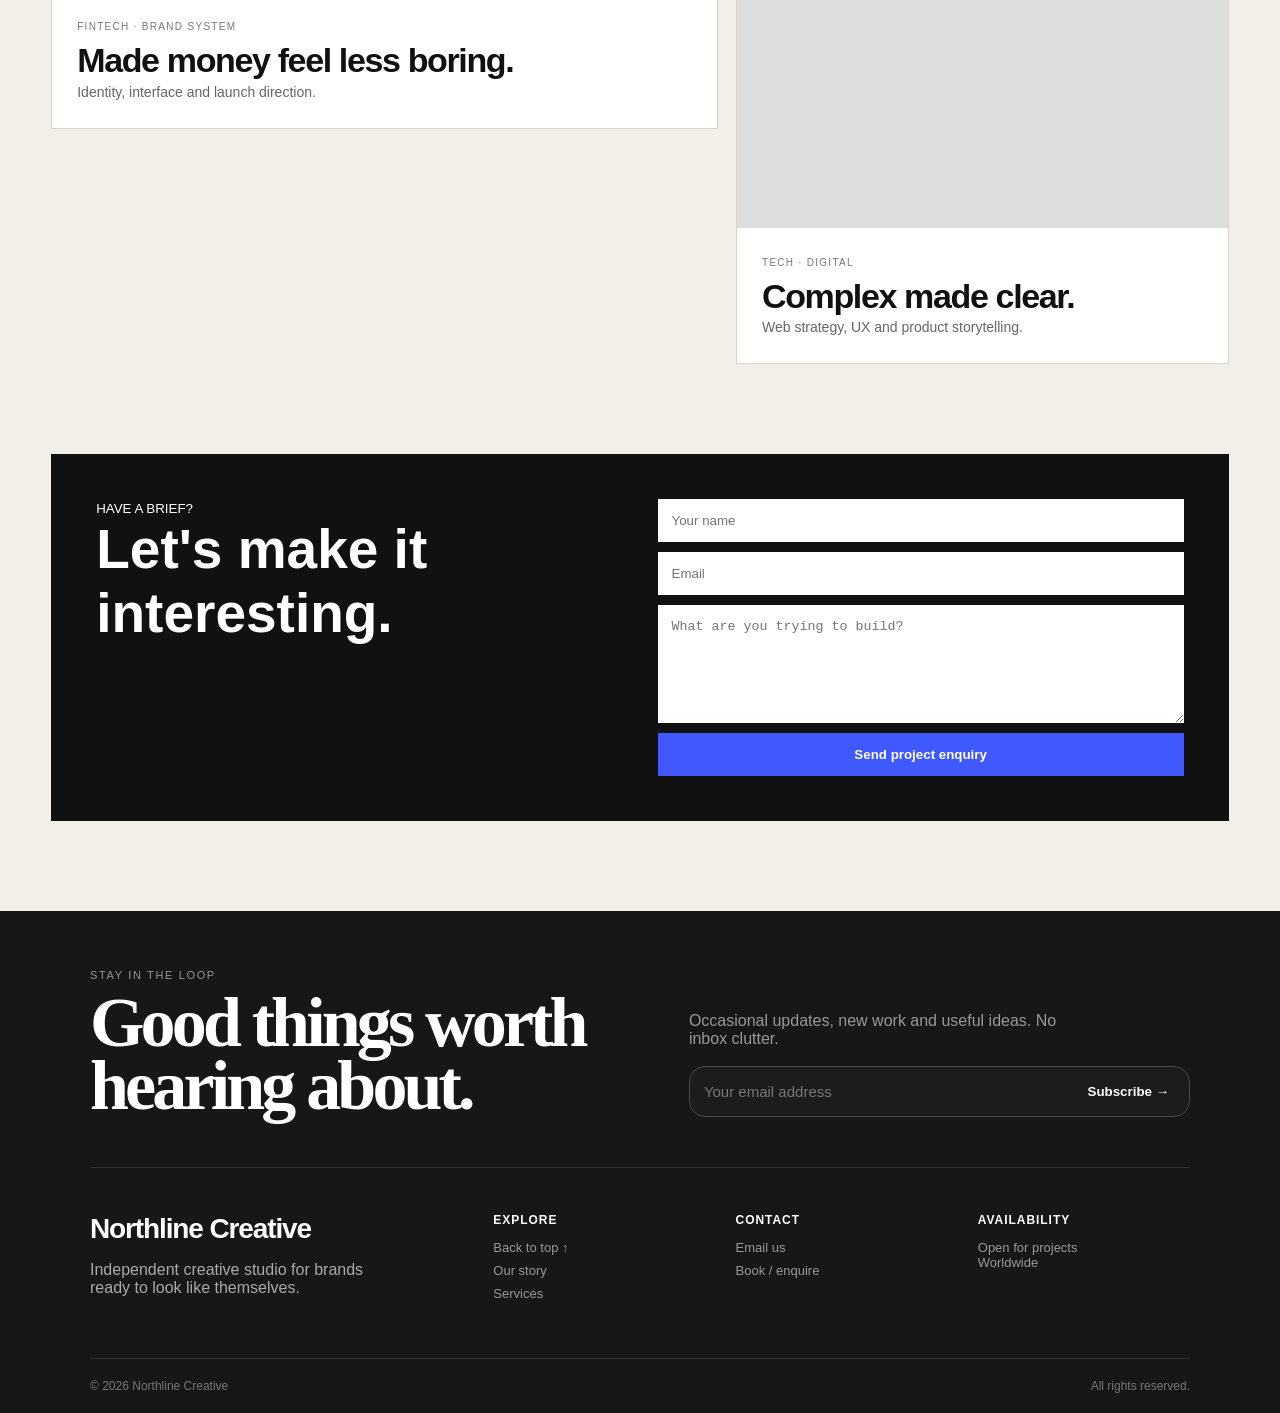
==== commit 4640c546: "Add files via upload" ====
--- a/demo-agency.html
+++ b/demo-agency.html
@@ -88,7 +88,20 @@
  .case-image,.case:nth-child(1) .case-image{height:260px}
  .case-body h3{font-size:29px}
 }
-</style><div class=wrap><header class=nav><b>NORTHLINE®</b><nav><a>WORK</a><a>SERVICES</a><a>START A PROJECT</a></nav></header><section class=hero><small>INDEPENDENT CREATIVE STUDIO</small><h1>We make brands <span>hard to ignore.</span></h1><p>Strategy, identity and digital experiences for ambitious businesses ready to look like themselves.</p></section><section class=services id=services><div class=service><small>01</small><h3>Brand systems</h3><p>Positioning, identity, voice and visual direction.</p></div><div class=service><small>02</small><h3>Digital products</h3><p>Websites and interfaces that turn attention into action.</p></div><div class=service><small>03</small><h3>Campaigns</h3><p>Launch concepts built to travel across screens.</p></div></section><section class=cases id=work><small>SELECTED WORK</small><h2 style="font-size:48px">Three ways we create impact.</h2><div class=casesgrid>
+<style>
+/* V7 functional mobile nav — keeps desktop design unchanged */
+.mobile-menu-toggle{display:none;border:1px solid currentColor;background:transparent;color:inherit;border-radius:999px;width:44px;height:44px;font-size:22px;line-height:1;cursor:pointer}
+.mobile-nav-panel{display:none}
+@media(max-width:700px){
+ .nav{position:relative;align-items:center}
+ .nav nav{display:none!important}
+ .mobile-menu-toggle{display:grid;place-items:center}
+ .mobile-nav-panel{position:absolute;left:0;right:0;top:100%;z-index:100;background:inherit;border-top:1px solid rgba(127,127,127,.25);padding:10px 4%;box-shadow:0 18px 35px rgba(0,0,0,.12)}
+ .mobile-nav-panel.open{display:grid}
+ .mobile-nav-panel a{padding:14px 0;border-bottom:1px solid rgba(127,127,127,.22);font-size:13px;font-weight:700;text-decoration:none!important}
+ .mobile-nav-panel a:last-child{border-bottom:0}
+}
+</style></style><div class=wrap><header class="nav"><b>NORTHLINE®</b><nav><a href="#work">Work</a><a href="#services">Services</a><a href="#contact">Start a project</a></nav><button class="mobile-menu-toggle" aria-label="Open navigation" aria-expanded="false">☰</button><div class="mobile-nav-panel"><a href="#work">Work</a><a href="#services">Services</a><a href="#contact">Start a project</a></div></header><section class=hero><small>INDEPENDENT CREATIVE STUDIO</small><h1>We make brands <span>hard to ignore.</span></h1><p>Strategy, identity and digital experiences for ambitious businesses ready to look like themselves.</p></section><section class=services id=services><div class=service><small>01</small><h3>Brand systems</h3><p>Positioning, identity, voice and visual direction.</p></div><div class=service><small>02</small><h3>Digital products</h3><p>Websites and interfaces that turn attention into action.</p></div><div class=service><small>03</small><h3>Campaigns</h3><p>Launch concepts built to travel across screens.</p></div></section><section class=cases id=work><small>SELECTED WORK</small><h2 style="font-size:48px">Three ways we create impact.</h2><div class=casesgrid>
   <article class=case>
     <div class=case-image><img src="https://images.unsplash.com/photo-1561070791-2526d30994b5?auto=format&fit=crop&w=1200&q=85" alt="Brand identity project"></div>
     <div class=case-body><small>FINTECH · BRAND SYSTEM</small><h3>Made money feel less boring.</h3><p>Identity, interface and launch direction.</p></div>
@@ -141,3 +154,26 @@
   </div>
 </footer>
 <script>document.querySelectorAll('.year').forEach(e=>e.textContent=new Date().getFullYear())</script>
+<script>
+document.querySelectorAll('.mobile-menu-toggle').forEach(btn=>btn.addEventListener('click',()=>{
+ const panel=btn.parentElement.querySelector('.mobile-nav-panel');
+ const open=panel.classList.toggle('open'); btn.setAttribute('aria-expanded',open); btn.textContent=open?'×':'☰';
+ panel.querySelectorAll('a').forEach(a=>a.onclick=()=>{panel.classList.remove('open');btn.setAttribute('aria-expanded','false');btn.textContent='☰';});
+}));
+</script><style>a,a:hover,a:focus,a:visited{text-decoration:none!important}</style><style>
+/* V7 subscription control: rounded, compact, and contained on mobile */
+.demo-subscribe{
+  border:1px solid #4a4a4a!important;
+  border-bottom:1px solid #4a4a4a!important;
+  border-radius:16px!important;
+  padding:6px 8px 6px 14px!important;
+  overflow:hidden!important;
+  background:rgba(255,255,255,.025);
+}
+.demo-subscribe input{padding:10px 0!important}
+.demo-subscribe button{padding:10px 12px!important;border-radius:11px!important}
+@media(max-width:430px){
+ .demo-subscribe{padding:7px 10px!important}
+ .demo-subscribe button{text-align:center!important;padding:11px!important;margin-top:4px}
+}
+</style>
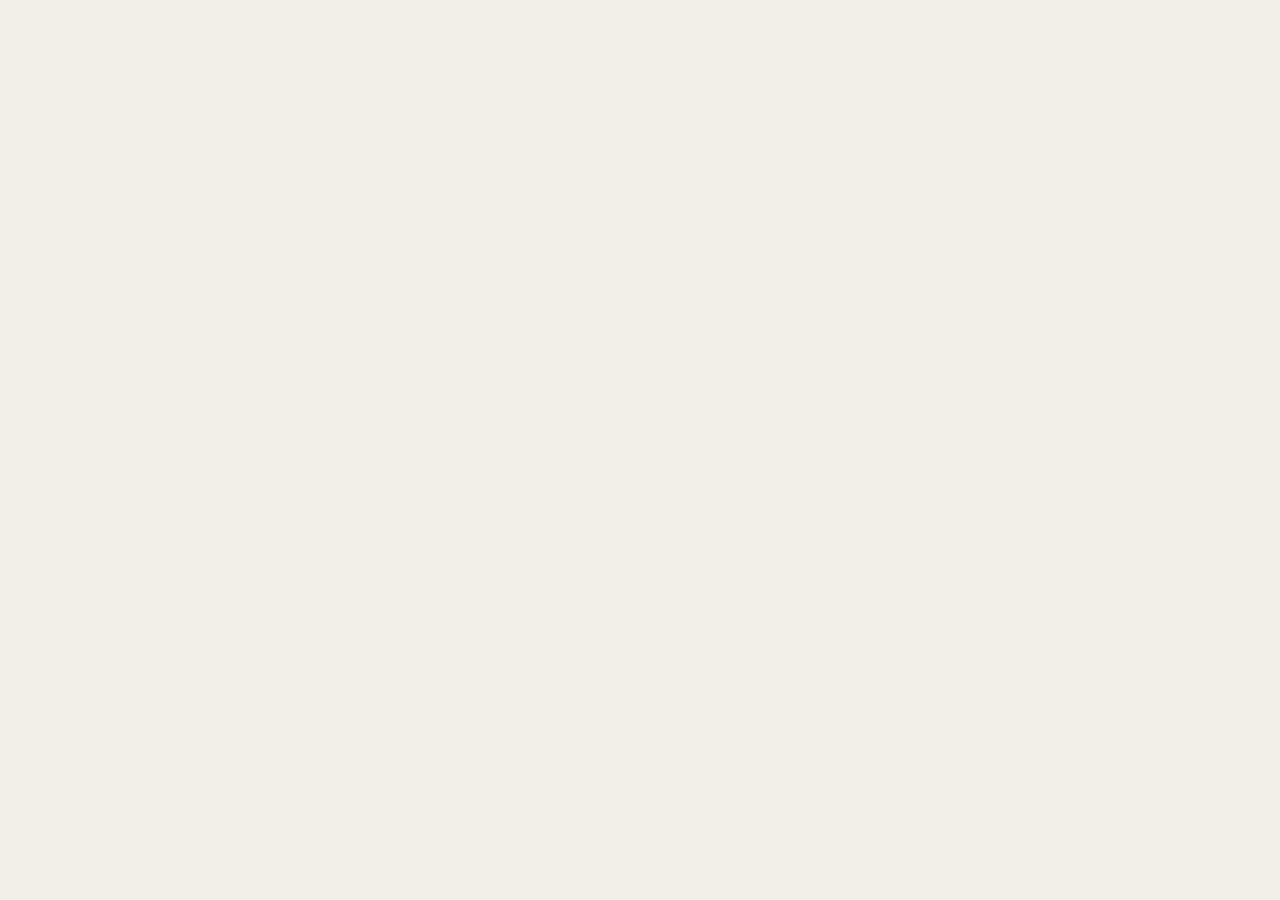
==== commit 00f1992f: "Add files via upload" ====
--- a/demo-agency.html
+++ b/demo-agency.html
@@ -1,4 +1,5 @@
 <!doctype html><meta name="viewport" content="width=device-width,initial-scale=1"><div id="top"></div><title>Northline Creative</title><style>
+
 
 html,body{max-width:100%;overflow-x:hidden}
 *{box-sizing:border-box}body{margin:0;background:#f2efe8;color:#111;font-family:Arial}.wrap{width:min(1220px,92%);margin:auto}.nav{padding:24px 0;display:flex;justify-content:space-between}.nav a{margin-left:20px;font-size:11px}.hero{padding:110px 0;border-bottom:1px solid #bbb}.hero h1{font:900 clamp(65px,10vw,145px)/.78 Arial;letter-spacing:-.08em;margin:20px 0;max-width:1100px}.hero h1 span{color:#4058ff}.hero p{max-width:580px;font-size:18px}.services{display:grid;grid-template-columns:repeat(3,1fr);border-bottom:1px solid #bbb}.service{padding:30px;border-right:1px solid #bbb;min-height:220px}.cases{padding:90px 0}.casesgrid{display:grid;grid-template-columns:1.3fr .7fr;gap:14px}.case{min-height:380px;padding:28px;display:flex;flex-direction:column;justify-content:end;background:#161616;color:white}.case:nth-child(2){background:#4058ff}.case:nth-child(3){background:#d6ff55;color:#111}.case h3{font-size:45px;margin:0}.contact{background:#111;color:#fff;padding:45px;display:grid;grid-template-columns:1fr 1fr;gap:35px}.contact h2{font-size:55px;margin:0}.contact form{display:grid;gap:10px}.contact input,.contact textarea,.contact button{padding:14px;border:0}.contact button{background:#4058ff;color:#fff;font-weight:bold}@media(max-width:750px){.nav nav{display:none}.services,.casesgrid,.contact{grid-template-columns:1fr}.service{border-right:0;border-bottom:1px solid #bbb}.hero{padding:70px 0}.hero h1{font-size:75px}}
@@ -101,7 +102,29 @@
  .mobile-nav-panel a{padding:14px 0;border-bottom:1px solid rgba(127,127,127,.22);font-size:13px;font-weight:700;text-decoration:none!important}
  .mobile-nav-panel a:last-child{border-bottom:0}
 }
-</style></style><div class=wrap><header class="nav"><b>NORTHLINE®</b><nav><a href="#work">Work</a><a href="#services">Services</a><a href="#contact">Start a project</a></nav><button class="mobile-menu-toggle" aria-label="Open navigation" aria-expanded="false">☰</button><div class="mobile-nav-panel"><a href="#work">Work</a><a href="#services">Services</a><a href="#contact">Start a project</a></div></header><section class=hero><small>INDEPENDENT CREATIVE STUDIO</small><h1>We make brands <span>hard to ignore.</span></h1><p>Strategy, identity and digital experiences for ambitious businesses ready to look like themselves.</p></section><section class=services id=services><div class=service><small>01</small><h3>Brand systems</h3><p>Positioning, identity, voice and visual direction.</p></div><div class=service><small>02</small><h3>Digital products</h3><p>Websites and interfaces that turn attention into action.</p></div><div class=service><small>03</small><h3>Campaigns</h3><p>Launch concepts built to travel across screens.</p></div></section><section class=cases id=work><small>SELECTED WORK</small><h2 style="font-size:48px">Three ways we create impact.</h2><div class=casesgrid>
+
+
+a,a:hover,a:focus,a:visited{text-decoration:none!important}
+
+a,a:hover,a:focus,a:visited{text-decoration:none!important}
+
+/* V7 subscription control: rounded, compact, and contained on mobile */
+.demo-subscribe{
+  border:1px solid #4a4a4a!important;
+  border-bottom:1px solid #4a4a4a!important;
+  border-radius:16px!important;
+  padding:6px 8px 6px 14px!important;
+  overflow:hidden!important;
+  background:rgba(255,255,255,.025);
+}
+.demo-subscribe input{padding:10px 0!important}
+.demo-subscribe button{padding:10px 12px!important;border-radius:11px!important}
+@media(max-width:430px){
+ .demo-subscribe{padding:7px 10px!important}
+ .demo-subscribe button{text-align:center!important;padding:11px!important;margin-top:4px}
+}
+
+<div class=wrap><header class="nav"><b>NORTHLINE®</b><nav><a href="#work">Work</a><a href="#services">Services</a><a href="#contact">Start a project</a></nav><button class="mobile-menu-toggle" aria-label="Open navigation" aria-expanded="false">☰</button><div class="mobile-nav-panel"><a href="#work">Work</a><a href="#services">Services</a><a href="#contact">Start a project</a></div></header><section class=hero><small>INDEPENDENT CREATIVE STUDIO</small><h1>We make brands <span>hard to ignore.</span></h1><p>Strategy, identity and digital experiences for ambitious businesses ready to look like themselves.</p></section><section class=services id=services><div class=service><small>01</small><h3>Brand systems</h3><p>Positioning, identity, voice and visual direction.</p></div><div class=service><small>02</small><h3>Digital products</h3><p>Websites and interfaces that turn attention into action.</p></div><div class=service><small>03</small><h3>Campaigns</h3><p>Launch concepts built to travel across screens.</p></div></section><section class=cases id=work><small>SELECTED WORK</small><h2 style="font-size:48px">Three ways we create impact.</h2><div class=casesgrid>
   <article class=case>
     <div class=case-image><img src="https://images.unsplash.com/photo-1561070791-2526d30994b5?auto=format&fit=crop&w=1200&q=85" alt="Brand identity project"></div>
     <div class=case-body><small>FINTECH · BRAND SYSTEM</small><h3>Made money feel less boring.</h3><p>Identity, interface and launch direction.</p></div>
@@ -119,9 +142,7 @@
 
 
 
-<style>
-a,a:hover,a:focus,a:visited{text-decoration:none!important}
-</style>
+
 
 <footer class="site-footer" style="--footer-accent:#4058ff">
   <section class="demo-newsletter">
@@ -145,7 +166,7 @@
     <div class="footer-links">
       <div><b>Explore</b><a href="#top">Back to top ↑</a><a href="#top">Our story</a><a href="#top">Services</a></div>
       <div><b>Contact</b><a href="mailto:hello@example.com">Email us</a><a href="#top">Book / enquire</a></div>
-      <div><b>Availability</b><p>Open for projects<br>Worldwide</p></div>
+      <div><b>Availability</b><p>Available for projects<br>Worldwide</p></div>
     </div>
   </div>
   <div class="footer-bottom">
@@ -154,26 +175,132 @@
   </div>
 </footer>
 <script>document.querySelectorAll('.year').forEach(e=>e.textContent=new Date().getFullYear())</script>
+
+<style>
+a,a:hover,a:focus,a:visited{text-decoration:none!important}
+html,body{max-width:100%;overflow-x:hidden}
+img{max-width:100%}
+</style>
+<style>
+
+/* Mobile navigation: hidden on desktop, polished expandable panel on phones */
+.mobile-menu-toggle{
+  display:none;
+  width:46px;height:46px;
+  border:1px solid currentColor;
+  background:transparent;
+  color:inherit;
+  border-radius:50%;
+  align-items:center;
+  justify-content:center;
+  cursor:pointer;
+  font-size:0;
+  position:relative;
+  z-index:120;
+}
+.mobile-menu-toggle::before,
+.mobile-menu-toggle::after,
+.mobile-menu-toggle span{
+  content:"";
+  position:absolute;
+  width:19px;height:2px;
+  background:currentColor;
+  border-radius:99px;
+  transition:transform .25s ease, opacity .2s ease;
+}
+.mobile-menu-toggle::before{transform:translateY(-6px)}
+.mobile-menu-toggle::after{transform:translateY(6px)}
+.mobile-menu-toggle span{transform:none}
+.mobile-menu-toggle.is-open::before{transform:rotate(45deg)}
+.mobile-menu-toggle.is-open::after{transform:rotate(-45deg)}
+.mobile-menu-toggle.is-open span{opacity:0}
+
+.mobile-nav-panel{
+  display:none;
+}
+
+@media (min-width:701px){
+  .mobile-menu-toggle,
+  .mobile-nav-panel{display:none!important}
+}
+
+@media (max-width:700px){
+  .nav{position:relative;z-index:100;align-items:center}
+  .nav nav{display:none!important}
+  .mobile-menu-toggle{display:flex}
+  .mobile-nav-panel{
+    position:absolute;
+    left:0;right:0;top:calc(100% + 10px);
+    z-index:110;
+    padding:10px;
+    border-radius:22px;
+    background:rgba(255,255,255,.96);
+    color:#111;
+    border:1px solid rgba(0,0,0,.10);
+    box-shadow:0 22px 55px rgba(0,0,0,.18);
+    backdrop-filter:blur(18px);
+    -webkit-backdrop-filter:blur(18px);
+    transform:translateY(-8px) scale(.98);
+    opacity:0;
+    pointer-events:none;
+    transition:opacity .22s ease, transform .22s ease;
+  }
+  .mobile-nav-panel.open{
+    display:block;
+    opacity:1;
+    transform:translateY(0) scale(1);
+    pointer-events:auto;
+  }
+  .mobile-nav-panel a{
+    display:flex;
+    align-items:center;
+    justify-content:space-between;
+    min-height:54px;
+    padding:0 15px;
+    border-radius:14px;
+    text-decoration:none!important;
+    font-size:14px;
+    font-weight:800;
+    color:inherit;
+    transition:background .18s ease, transform .18s ease;
+  }
+  .mobile-nav-panel a::after{
+    content:"↗";
+    opacity:.45;
+    font-size:17px;
+  }
+  .mobile-nav-panel a:hover,
+  .mobile-nav-panel a:active{
+    background:rgba(0,0,0,.06);
+    transform:translateX(2px);
+  }
+}
+
+</style>
+
 <script>
-document.querySelectorAll('.mobile-menu-toggle').forEach(btn=>btn.addEventListener('click',()=>{
- const panel=btn.parentElement.querySelector('.mobile-nav-panel');
- const open=panel.classList.toggle('open'); btn.setAttribute('aria-expanded',open); btn.textContent=open?'×':'☰';
- panel.querySelectorAll('a').forEach(a=>a.onclick=()=>{panel.classList.remove('open');btn.setAttribute('aria-expanded','false');btn.textContent='☰';});
-}));
-</script><style>a,a:hover,a:focus,a:visited{text-decoration:none!important}</style><style>
-/* V7 subscription control: rounded, compact, and contained on mobile */
-.demo-subscribe{
-  border:1px solid #4a4a4a!important;
-  border-bottom:1px solid #4a4a4a!important;
-  border-radius:16px!important;
-  padding:6px 8px 6px 14px!important;
-  overflow:hidden!important;
-  background:rgba(255,255,255,.025);
-}
-.demo-subscribe input{padding:10px 0!important}
-.demo-subscribe button{padding:10px 12px!important;border-radius:11px!important}
-@media(max-width:430px){
- .demo-subscribe{padding:7px 10px!important}
- .demo-subscribe button{text-align:center!important;padding:11px!important;margin-top:4px}
-}
-</style>+(function(){
+  document.querySelectorAll('.mobile-menu-toggle').forEach(function(btn){
+    var panel = btn.parentElement.querySelector('.mobile-nav-panel');
+    if(!panel) return;
+    if(!btn.querySelector('span')) {
+      var s=document.createElement('span');
+      btn.appendChild(s);
+    }
+    btn.addEventListener('click',function(){
+      var open=panel.classList.toggle('open');
+      btn.classList.toggle('is-open',open);
+      btn.setAttribute('aria-expanded',open ? 'true' : 'false');
+      btn.setAttribute('aria-label',open ? 'Close navigation' : 'Open navigation');
+    });
+    panel.querySelectorAll('a').forEach(function(a){
+      a.addEventListener('click',function(){
+        panel.classList.remove('open');
+        btn.classList.remove('is-open');
+        btn.setAttribute('aria-expanded','false');
+        btn.setAttribute('aria-label','Open navigation');
+      });
+    });
+  });
+})();
+</script>
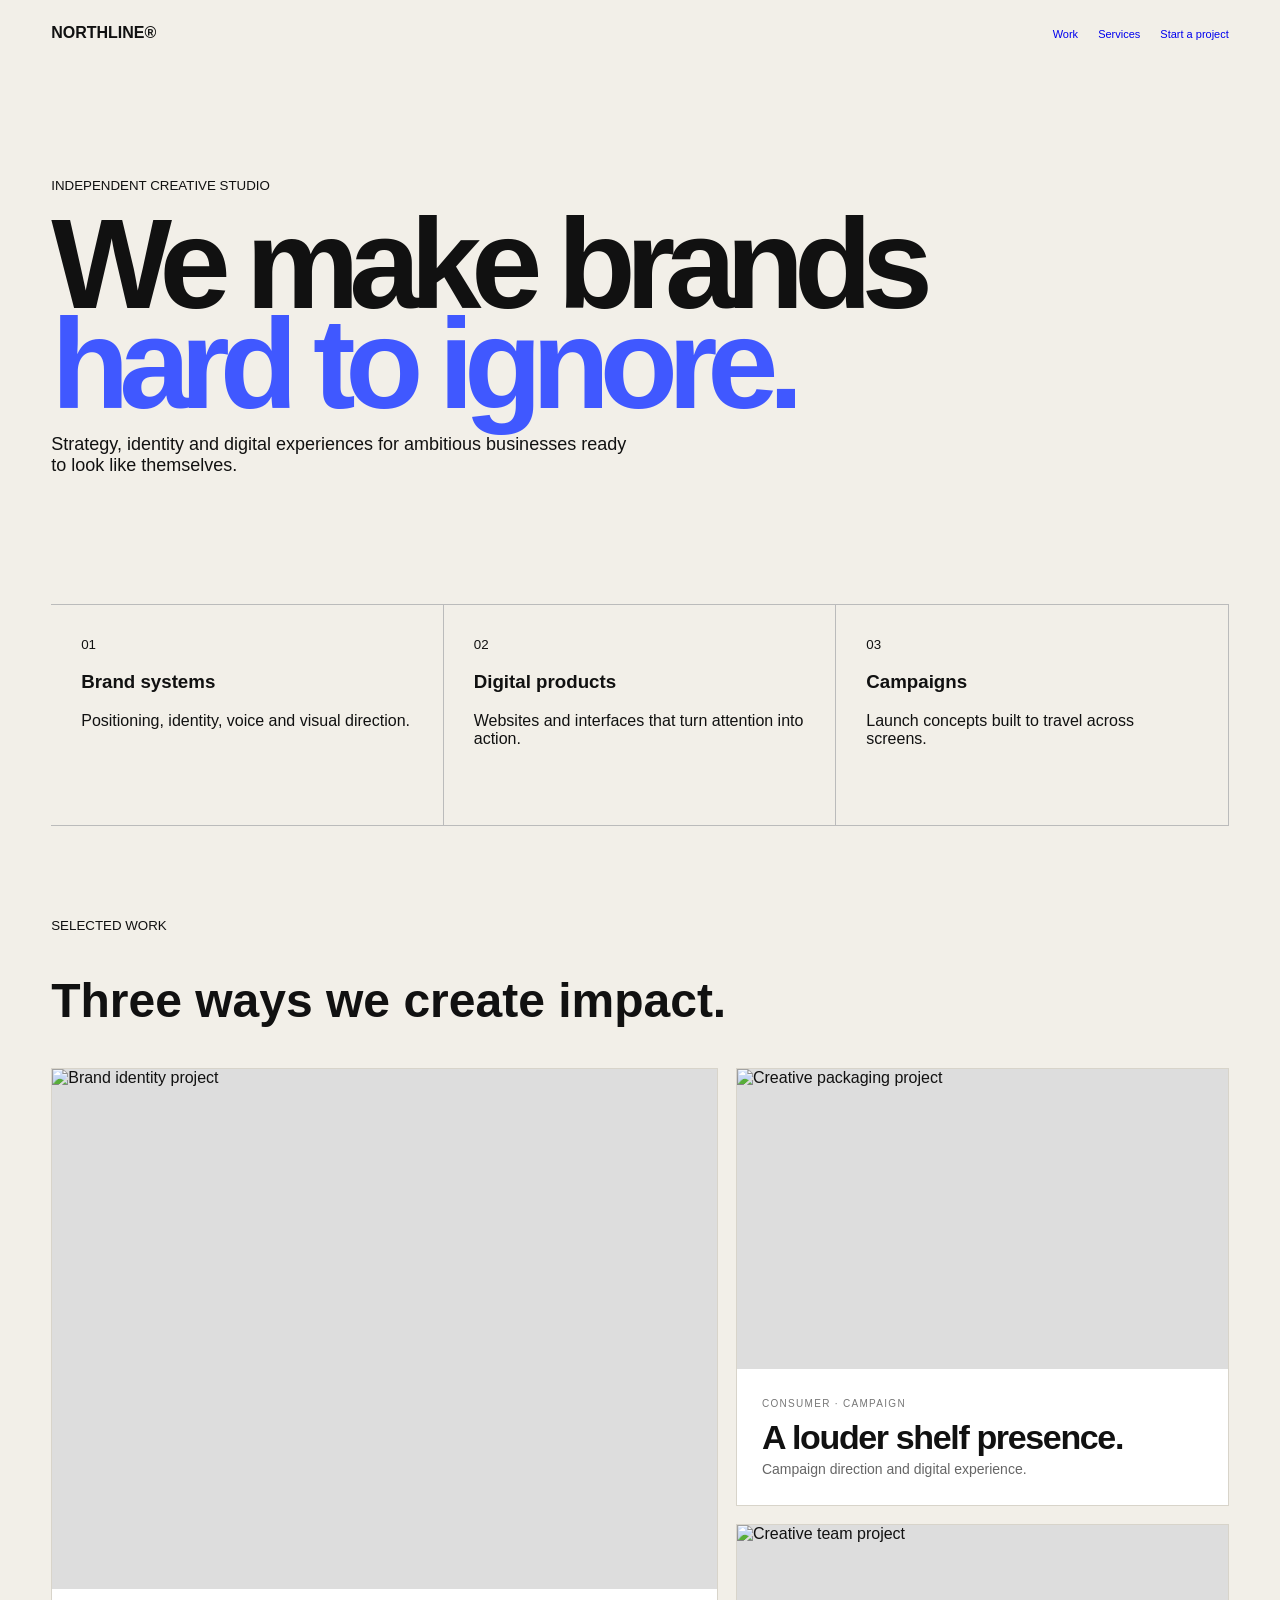
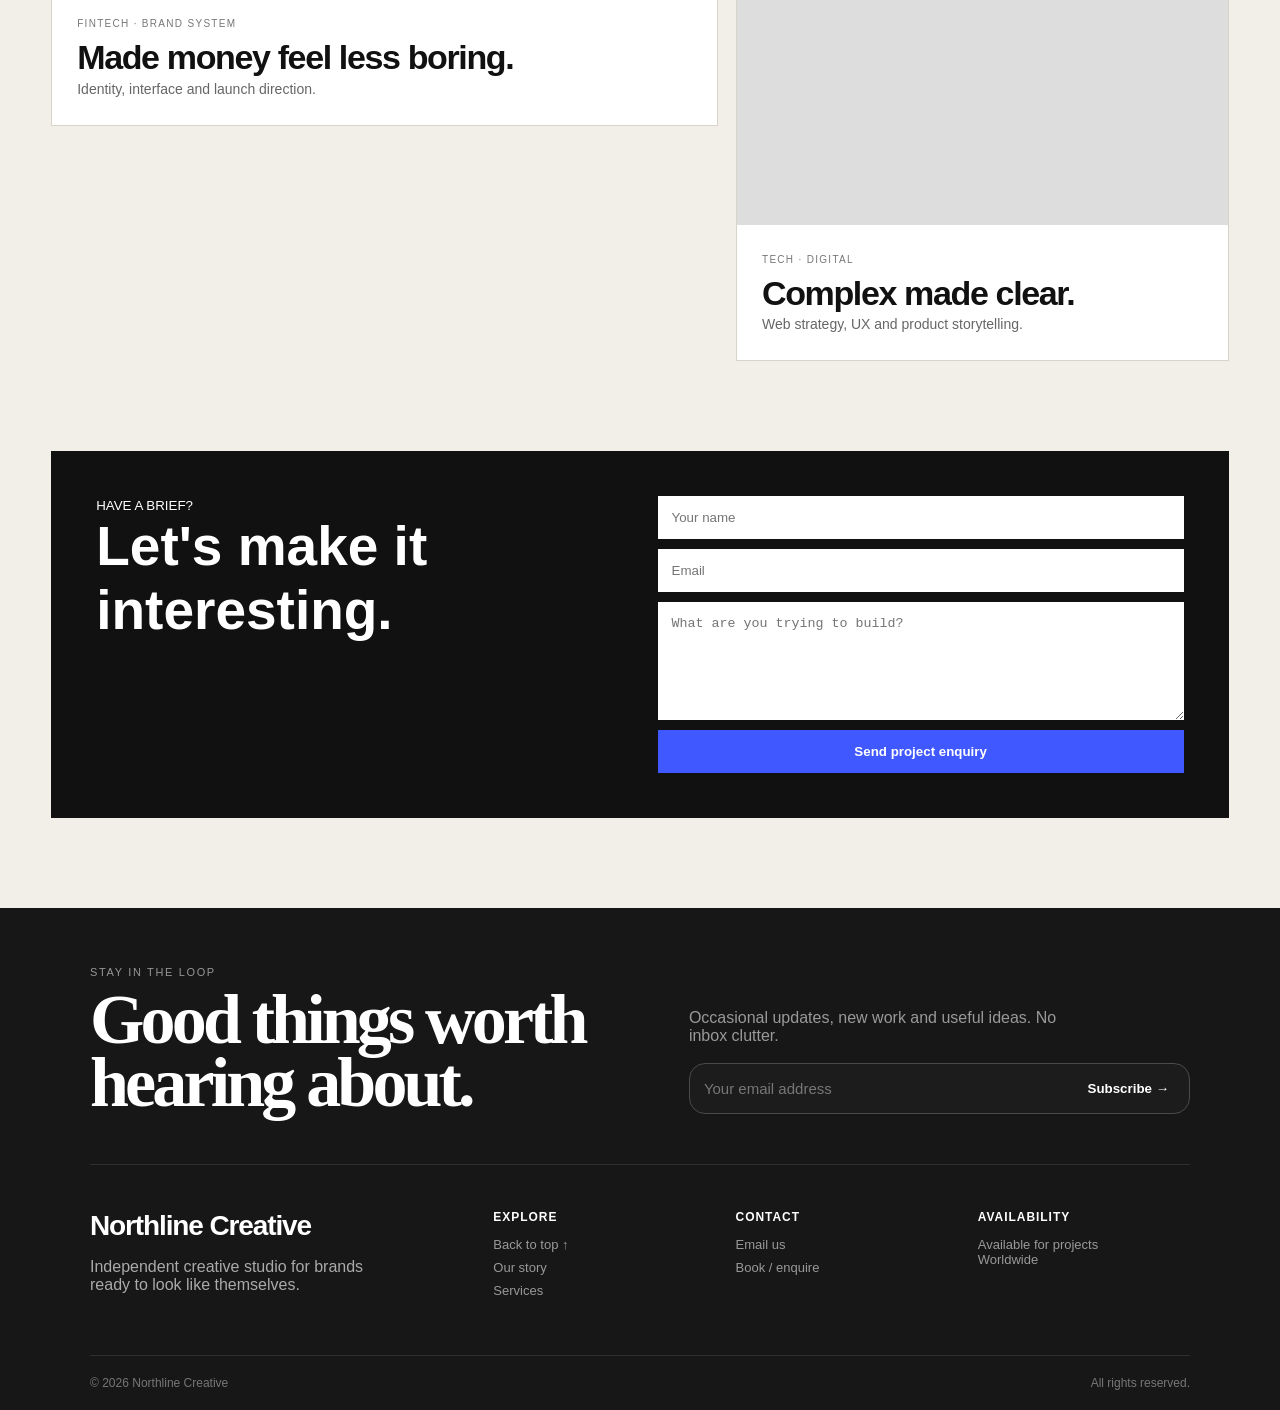
==== commit 375134d5: "Add files via upload" ====
--- a/demo-agency.html
+++ b/demo-agency.html
@@ -1,4 +1,5 @@
 <!doctype html><meta name="viewport" content="width=device-width,initial-scale=1"><div id="top"></div><title>Northline Creative</title><style>
+
 
 
 html,body{max-width:100%;overflow-x:hidden}
@@ -89,7 +90,7 @@
  .case-image,.case:nth-child(1) .case-image{height:260px}
  .case-body h3{font-size:29px}
 }
-<style>
+
 /* V7 functional mobile nav — keeps desktop design unchanged */
 .mobile-menu-toggle{display:none;border:1px solid currentColor;background:transparent;color:inherit;border-radius:999px;width:44px;height:44px;font-size:22px;line-height:1;cursor:pointer}
 .mobile-nav-panel{display:none}
@@ -124,6 +125,8 @@
  .demo-subscribe button{text-align:center!important;padding:11px!important;margin-top:4px}
 }
 
+
+</style>
 <div class=wrap><header class="nav"><b>NORTHLINE®</b><nav><a href="#work">Work</a><a href="#services">Services</a><a href="#contact">Start a project</a></nav><button class="mobile-menu-toggle" aria-label="Open navigation" aria-expanded="false">☰</button><div class="mobile-nav-panel"><a href="#work">Work</a><a href="#services">Services</a><a href="#contact">Start a project</a></div></header><section class=hero><small>INDEPENDENT CREATIVE STUDIO</small><h1>We make brands <span>hard to ignore.</span></h1><p>Strategy, identity and digital experiences for ambitious businesses ready to look like themselves.</p></section><section class=services id=services><div class=service><small>01</small><h3>Brand systems</h3><p>Positioning, identity, voice and visual direction.</p></div><div class=service><small>02</small><h3>Digital products</h3><p>Websites and interfaces that turn attention into action.</p></div><div class=service><small>03</small><h3>Campaigns</h3><p>Launch concepts built to travel across screens.</p></div></section><section class=cases id=work><small>SELECTED WORK</small><h2 style="font-size:48px">Three ways we create impact.</h2><div class=casesgrid>
   <article class=case>
     <div class=case-image><img src="https://images.unsplash.com/photo-1561070791-2526d30994b5?auto=format&fit=crop&w=1200&q=85" alt="Brand identity project"></div>
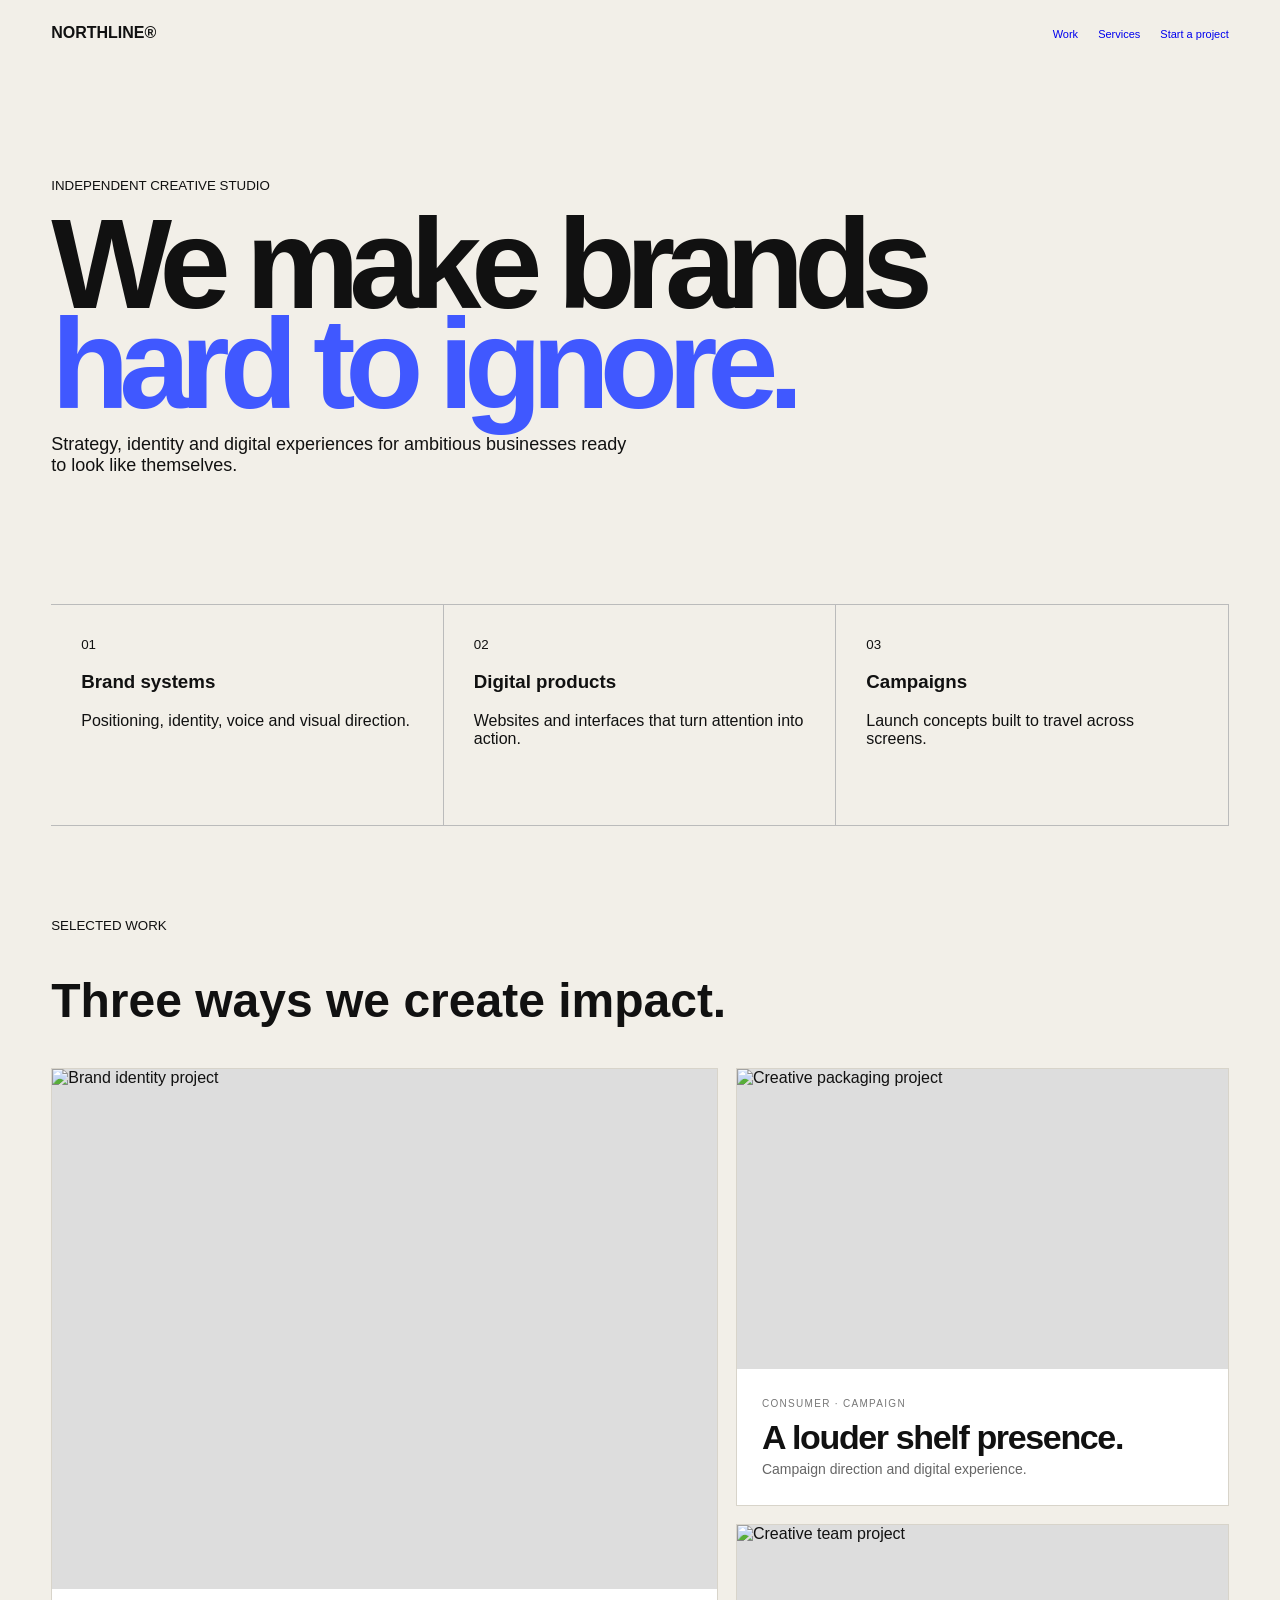
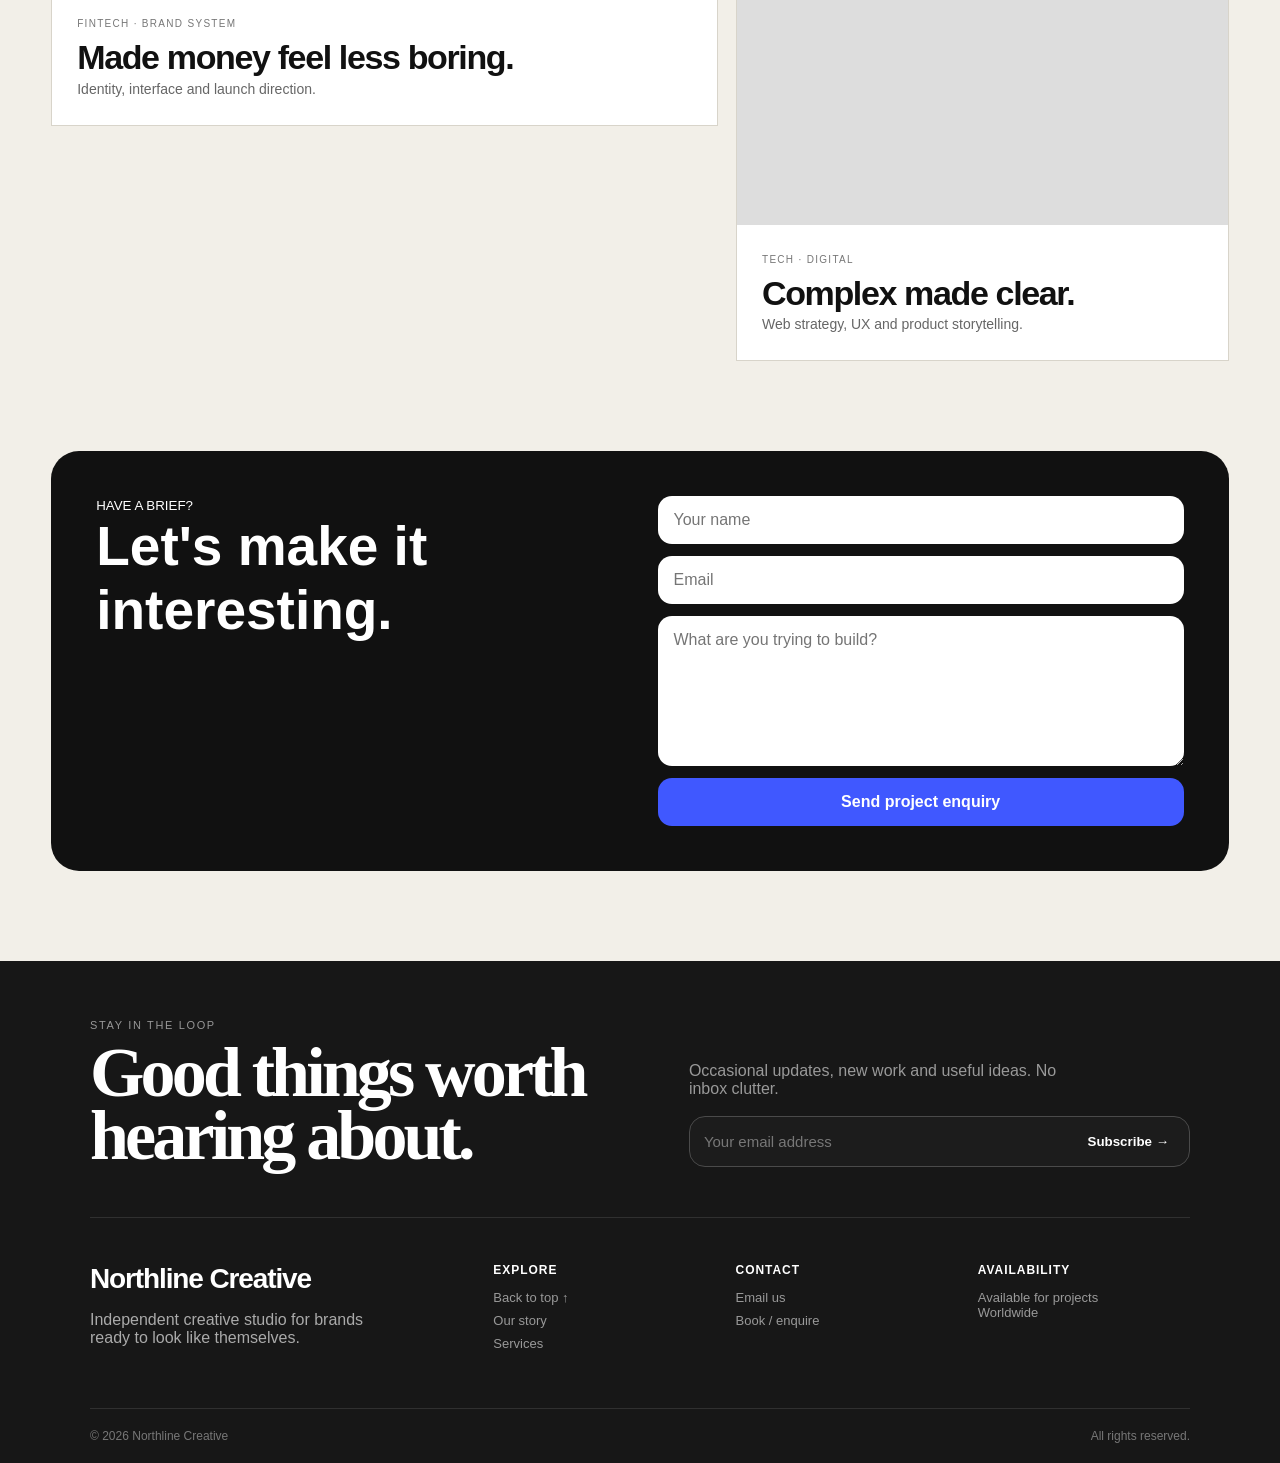
==== commit 2a4ded60: "Add files via upload" ====
--- a/demo-agency.html
+++ b/demo-agency.html
@@ -307,3 +307,41 @@
   });
 })();
 </script>
+
+<style>
+html,body{width:100%;max-width:100%;overflow-x:hidden}
+*,*::before,*::after{box-sizing:border-box}
+img{max-width:100%}
+input,select,textarea,button{max-width:100%;box-sizing:border-box}
+a{text-decoration:none!important}
+</style>
+
+<style>
+.contact{
+  width:100%;
+  border-radius:28px!important;
+  overflow:hidden;
+}
+.contact form{
+  width:100%;
+  min-width:0;
+  display:grid;
+  gap:12px;
+}
+.contact input,.contact textarea,.contact button{
+  width:100%;
+  min-width:0;
+  border-radius:14px!important;
+  padding:15px 16px!important;
+  font:inherit;
+}
+.contact textarea{min-height:150px;resize:vertical}
+.contact button{cursor:pointer;font-weight:900}
+@media(max-width:750px){
+  .contact{padding:30px 20px}
+  .contact h2{font-size:clamp(43px,13vw,64px)}
+}
+@media(max-width:430px){
+  .contact{padding:24px 14px;border-radius:22px!important}
+}
+</style>
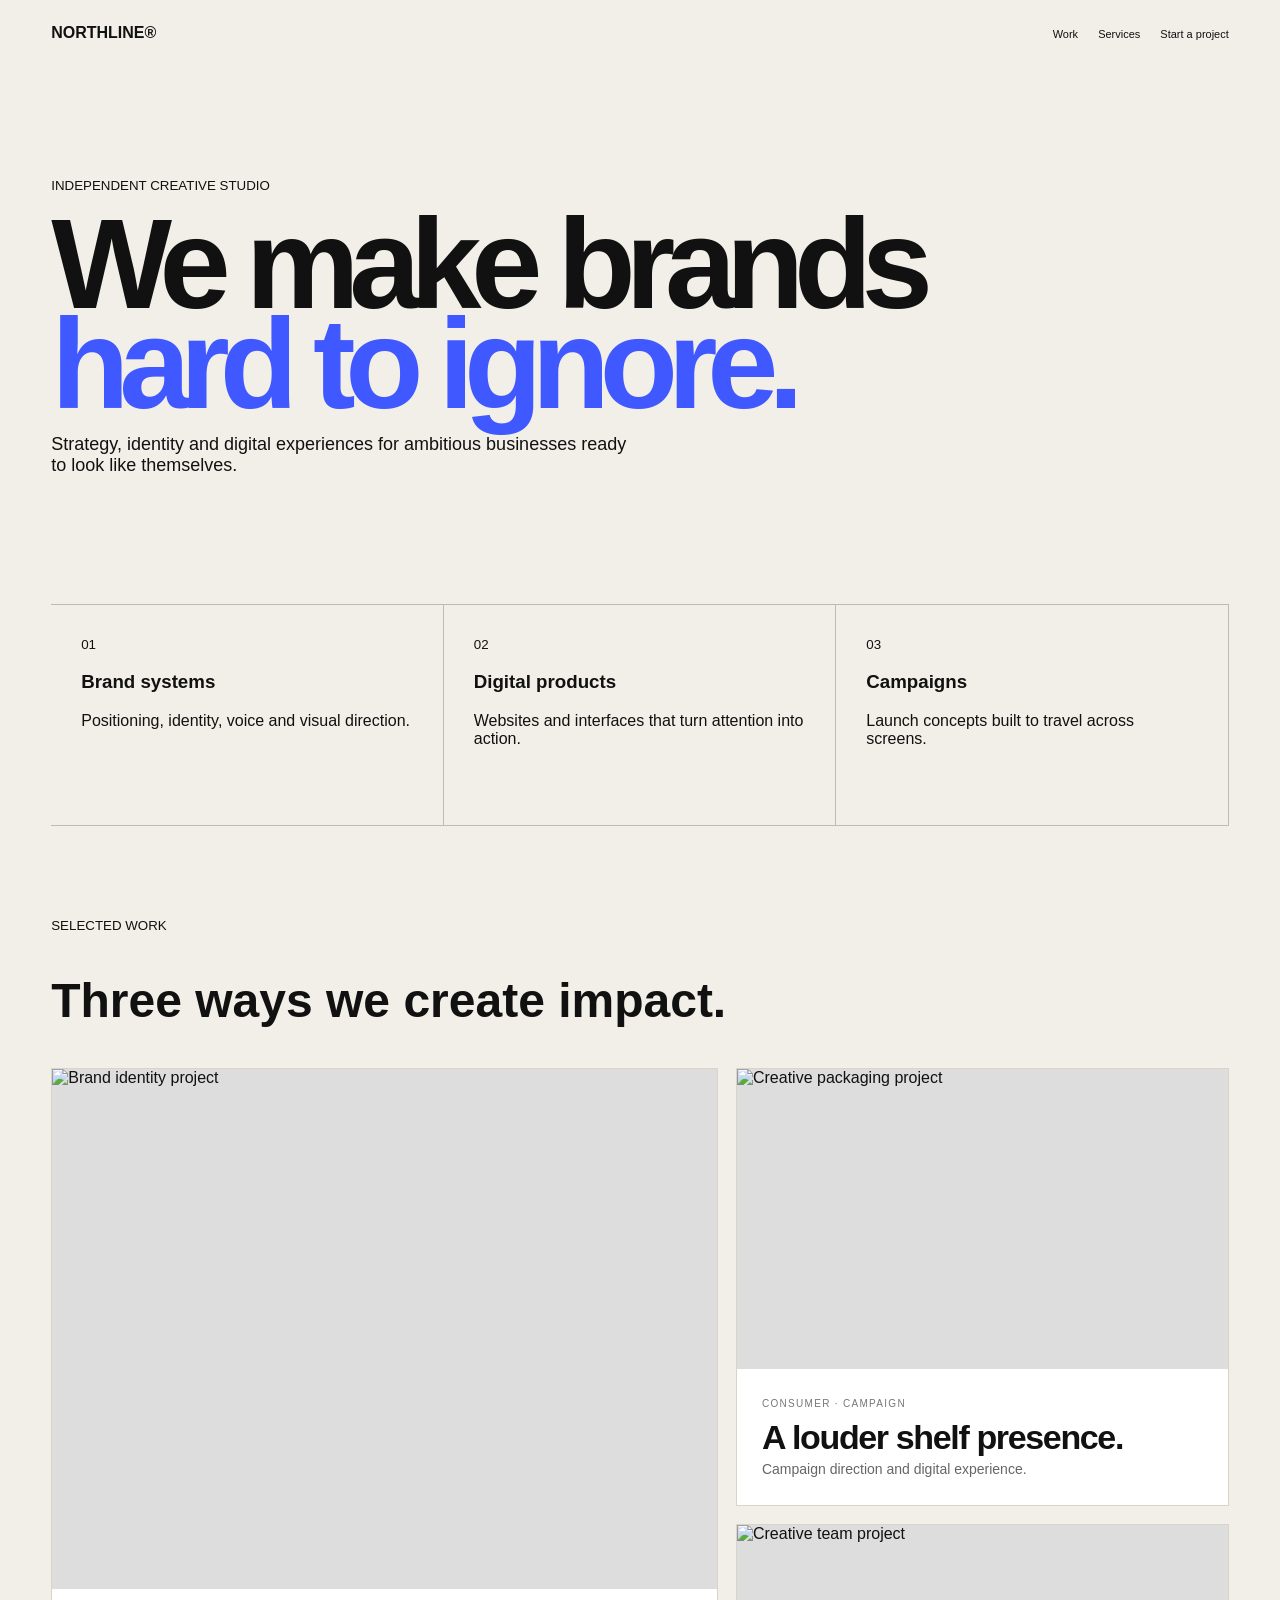
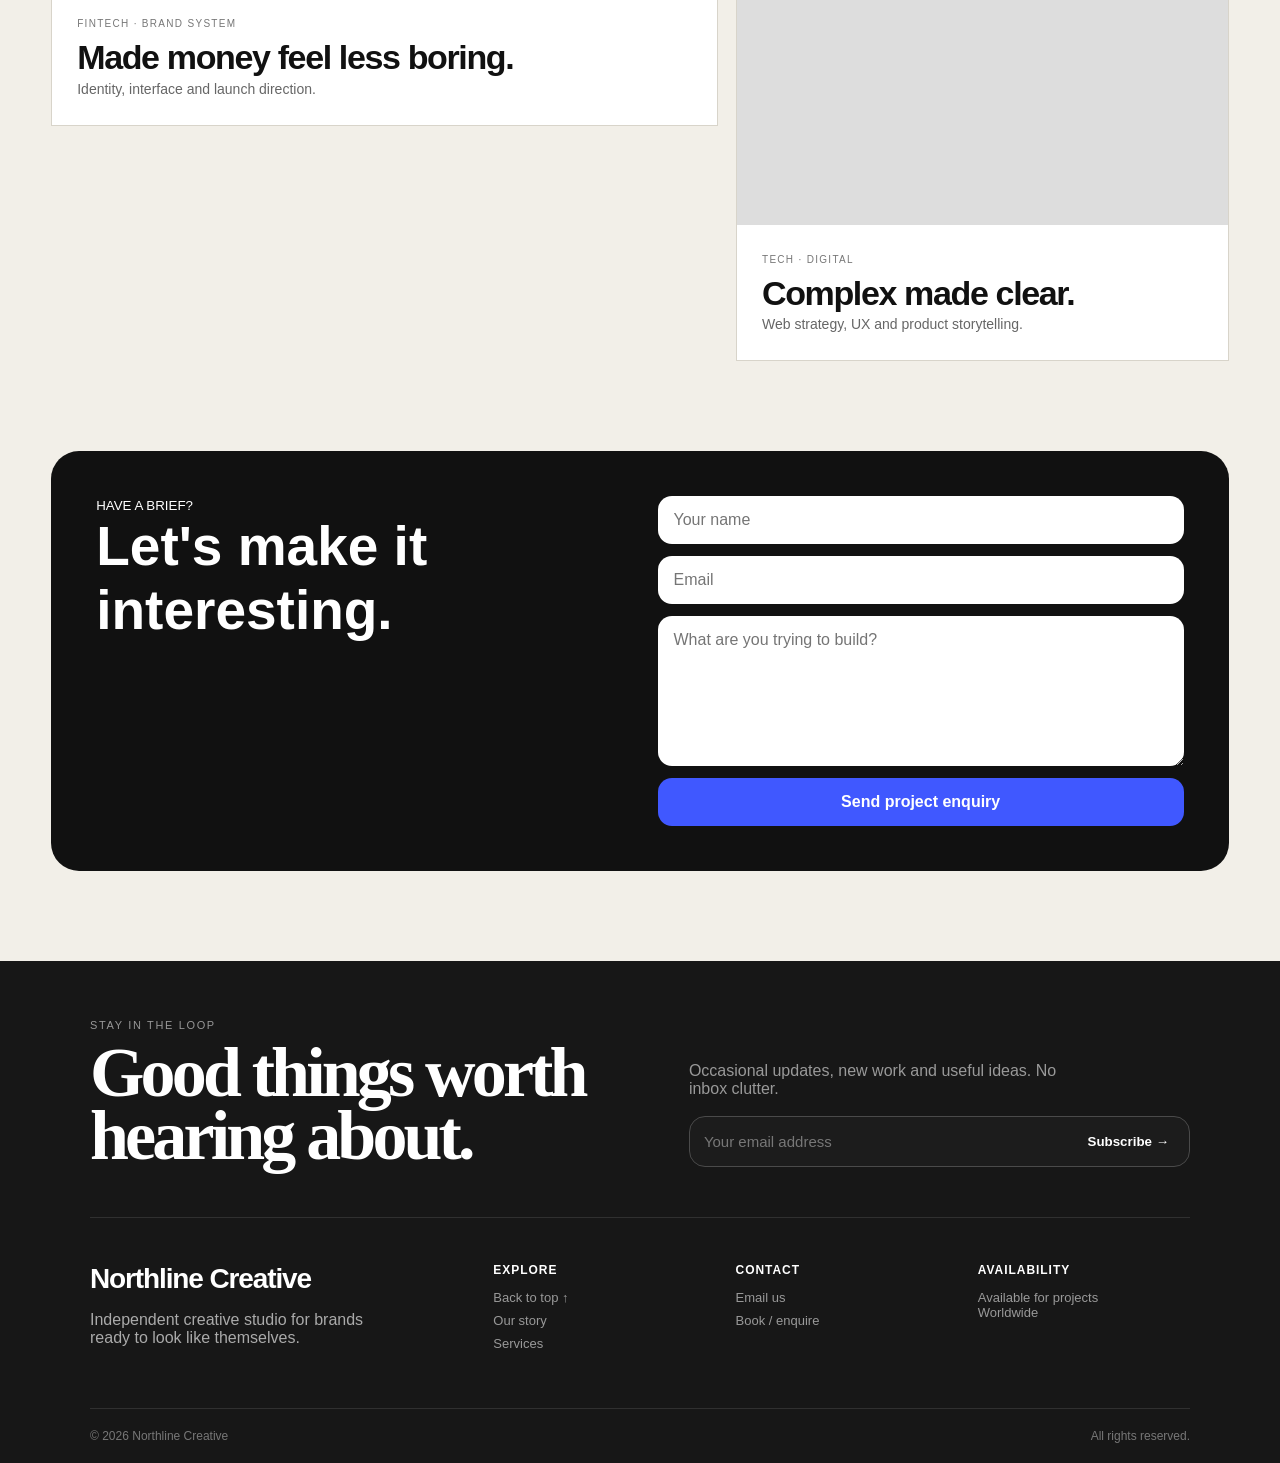
==== commit 2309ac35: "Add files via upload" ====
--- a/demo-agency.html
+++ b/demo-agency.html
@@ -345,3 +345,12 @@
   .contact{padding:24px 14px;border-radius:22px!important}
 }
 </style>
+
+<style>
+nav a,
+nav a:visited,
+.mobile-nav-panel a,
+.mobile-nav-panel a:visited{
+  color:#111!important;
+}
+</style>
